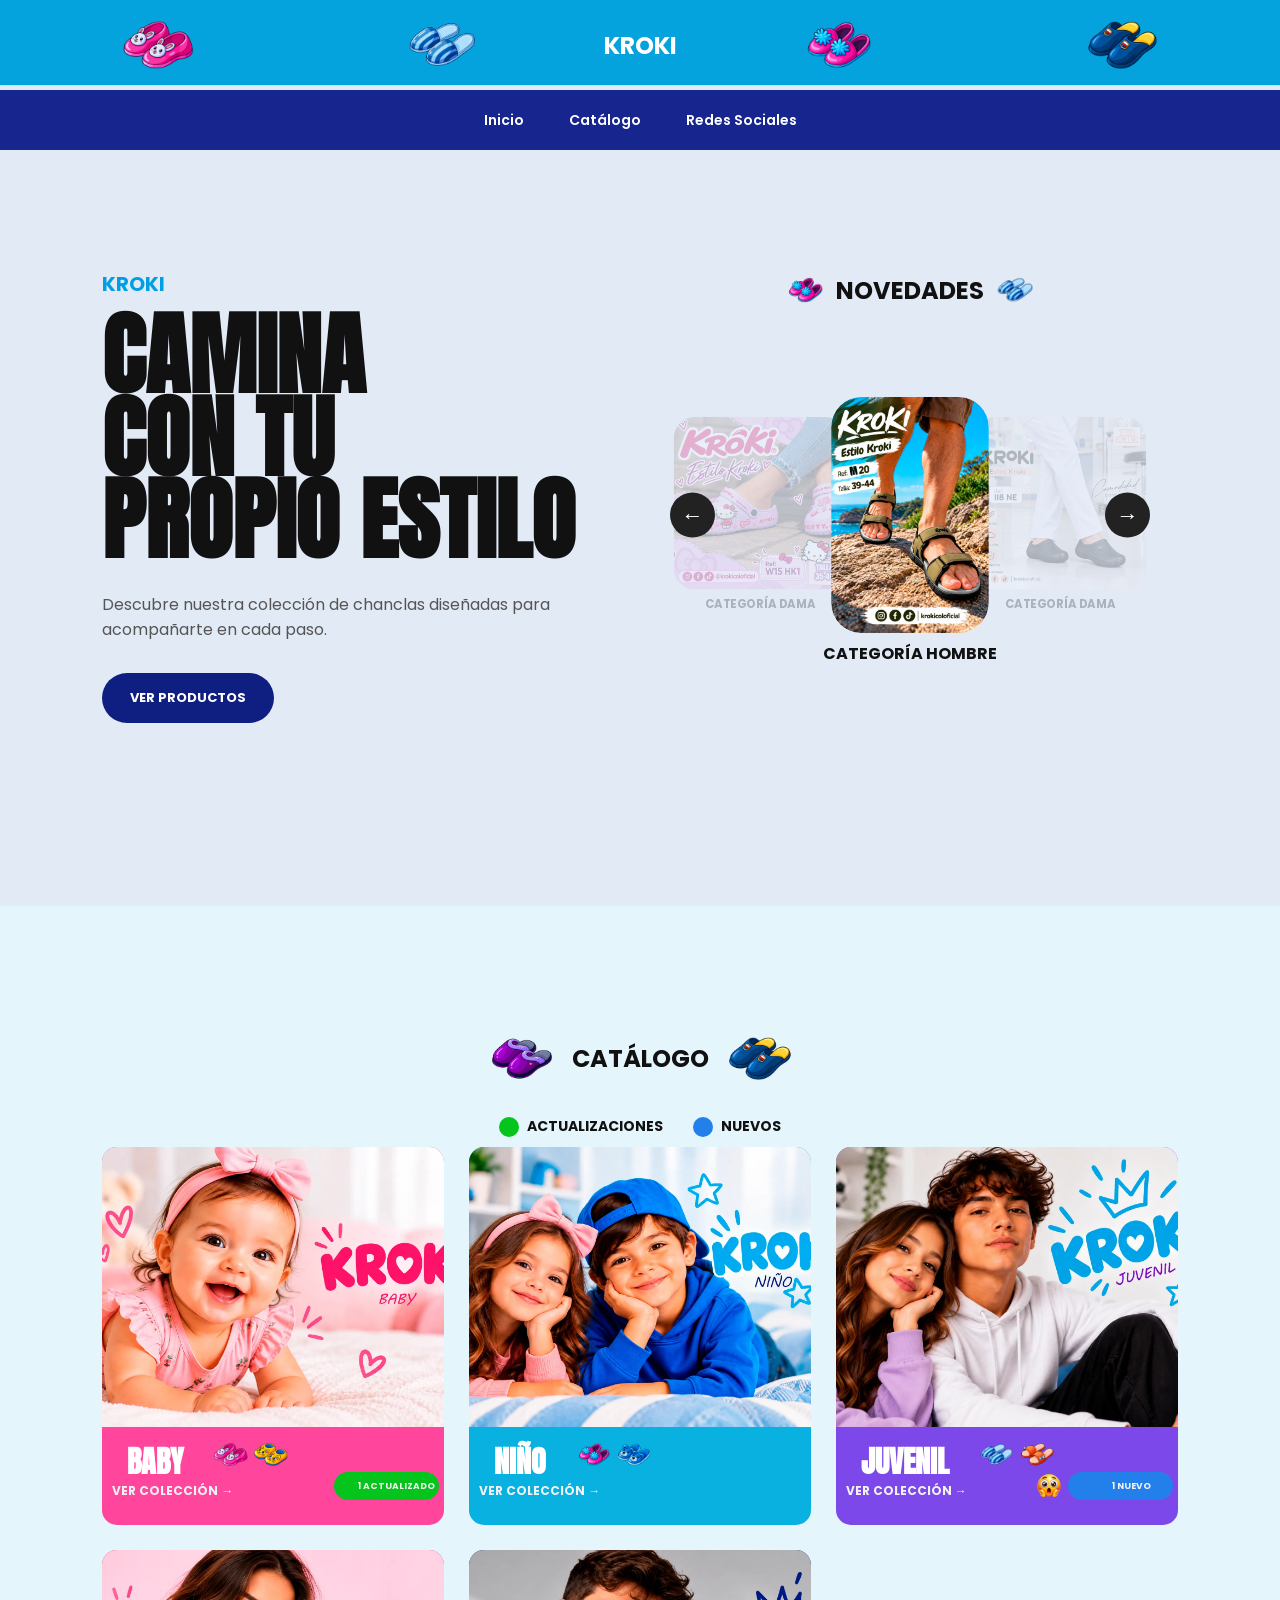
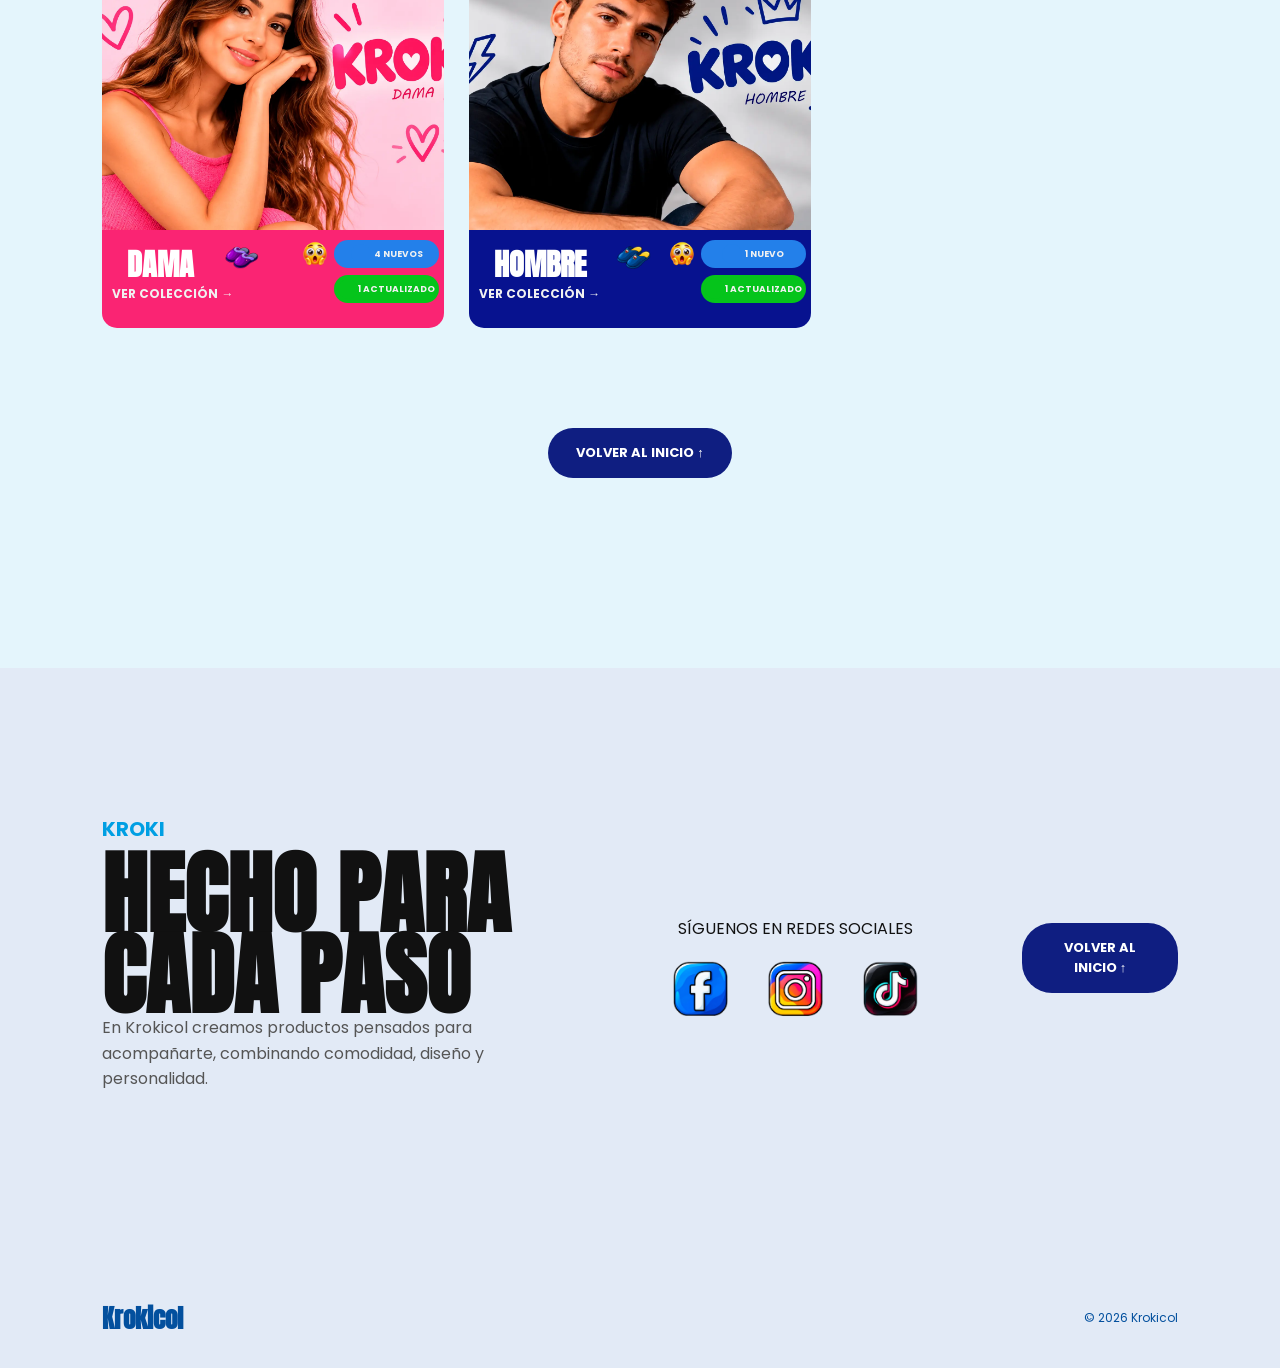
==== index.html @ 9eb5be27 "V45 - ACTUALIZACIONES" ====
<!DOCTYPE html>
<html lang="es">

<head>

    <meta charset="UTF-8">

    <meta name="viewport" content="width=device-width, initial-scale=1.0">
    <link rel="icon" type="image/png" href="./images/icon-192.png">

    <title>Productos | KROKI</title>

    <!-- Fuentes -->
    <link rel="preconnect" href="https://fonts.googleapis.com">
    <link rel="preconnect" href="https://fonts.gstatic.com" crossorigin>

    <link href="https://fonts.googleapis.com/css2?family=Anton&family=Poppins:wght@400;500;600;700&display=swap" rel="stylesheet">

    <!-- Tu CSS principal -->
    <link rel="stylesheet" href="style.css">

    <!-- Configuración de la App -->
<link rel="manifest" href="./manifest.json">

<!-- Color de la aplicación -->
<meta name="theme-color" content="#050505">

<!-- Configuración para iPhone / iOS -->
<meta name="apple-mobile-web-app-capable" content="yes">
<meta name="apple-mobile-web-app-status-bar-style" content="black">
<meta name="apple-mobile-web-app-title" content="KROKI">

<!-- Icono para iPhone -->
<link rel="apple-touch-icon" href="./images/icon-192.png">


    <!-- ==================================================
         ESTILOS DEL CARRUSEL
         Por ahora están aquí para no tocar style.css.
    =================================================== -->

    

</head>


<body>



    <!-- ==================================================
         HEADER
    =================================================== -->

    <header class="header">

    <!-- SECCIÓN 1: LOGO -->
    <div class="header-logo-section">

        
<div class="kroki-encabezado">

    <div class="kroki-zapatos kroki-zapatos-izq">
        <img src="./images/B1.webp" alt="">
        <img src="./images/J1.webp" alt="">
    </div>

    <h2>KROKI</h2>

    <div class="kroki-zapatos kroki-zapatos-der">
        <img src="./images/N1.webp" alt="">
        <img src="./images/H1.webp" alt="">
    </div>

</div>


    </div>


    <!-- SECCIÓN 2: MENÚ -->
    <div class="header-menu-section">

        <nav class="navbar">

            <a href="index.html">
                Inicio
            </a>

            <a href="index.html#productos">
                Catálogo
            </a>

            <a href="#nosotros">
                Redes Sociales
            </a>

        </nav>

    </div>

</header>

    <section id="inicio" class="hero">

            <div class="hero-text">

                <p class="red-text">
                    KROKI
                </p>

                <h1>
                    CAMINA<br>
                    CON TU<br>
                    PROPIO ESTILO
                </h1>

                <p class="description">
                    Descubre nuestra colección de chanclas
                    diseñadas para acompañarte en cada paso.
                </p>

                <a href="index.html#productos" class="button"> 
                    VER PRODUCTOS
                </a>

            </div>


            <div class="hero-product">

    
<div class="novedades-encabezado">
    <img src="./images/N1.webp"
         class="zapato-novedades"
         alt="">

    <h2>NOVEDADES</h2>

    <img src="./images/J1.webp"
         class="zapato-novedades"
         alt="">
</div>


    <div class="hero-carousel" id="inicio-carrusel">

        <button class="hero-prev">←</button>

        <div class="hero-slides">

    <div class="hero-slide">
    <img src="./images/424B.webp" alt="Nuevo diseño 1">
    <p class="hero-category">CATEGORÍA HOMBRE</p>
</div>
    
            <div class="hero-slide">
    <img src="./images/324A.webp" alt="Nuevo diseño 2">
    <p class="hero-category">CATEGORÍA DAMA</p>
</div>

<div class="hero-slide">
    <img src="./images/419A.webp" alt="Nuevo diseño 3">
    <p class="hero-category">CATEGORÍA HOMBRE</p>
</div>

<div class="hero-slide">
    <img src="./images/207A.webp" alt="Nuevo diseño 4">
    <p class="hero-category">CATEGORÍA JUVENIL</p>
</div>

<div class="hero-slide">
    <img src="./images/329B.webp" alt="Nuevo diseño 5">
    <p class="hero-category">CATEGORÍA DAMA</p>
</div>

<div class="hero-slide">
    <img src="./images/315D.webp" alt="Nuevo diseño 6">
    <p class="hero-category">CATEGORÍA DAMA</p>
</div>

</div>

        <button class="hero-next">→</button>

    </div>

</div>

    </section>

<!-- ================================
     CARRUSEL DE PRODUCTOS
================================ -->




    <!-- ==================================================
         CATÁLOGO
    =================================================== -->

    <section id="productos" class="home-products">

    <div class="section-title">


<div class="catalogo-encabezado">
    <img src="./images/D1.webp"
         class="zapato-catalogo zapato-izquierdo"
         alt="">

    <h1>CATÁLOGO</h1>

    <img src="./images/H1.webp"
         class="zapato-catalogo zapato-derecho"
         alt="">
</div>



        <div class="category-legend">

    <div class="legend-item">
        <span class="status-dot actualizado"></span>
        <span>ACTUALIZACIONES</span>
    </div>

    <div class="legend-item">
        <span class="status-dot nuevo"></span>
        <span>NUEVOS</span>
    </div>

</div>

    

    <!-- AQUÍ VAN LOS 6 CUADROS -->

    <div class="category-grid">


                <a href="./productos.html?categoria=baby"
                   class="category">

                    <div class="category-placeholder">
    <img src="./images/BABY.webp" alt="Baby">
</div>


<div class="categoria-nombre-zapatos">
    <h3>BABY</h3>

    <div class="zapatos-mini">
        <img src="./images/B1.webp" alt="">
        <img src="./images/B2.webp" alt="">
    </div>
</div>


                    <div class="category-news">
    <span>
        <span class="status-dot nuevo"></span>
        <span>NUEVOS</span>
    </span>

    <span>
        <span class="status-dot actualizado"></span>
        <span>ACTUALIZADOS</span>
    </span>
</div>

                    <span class="category-collection">
    VER COLECCIÓN →
</span>

                </a>


                <a href="./productos.html?categoria=nino"
                   class="category">

                    <div class="category-placeholder">
    <img src="./images/NIÑO.webp" alt="Niño">
</div>


<div class="categoria-nombre-zapatos">
    <h3>NIÑO</h3>

    <div class="zapatos-mini">
        <img src="./images/N1.webp" alt="">
        <img src="./images/N2.webp" alt="">
    </div>
</div>

                
                    <div class="category-news">
    <span>
        <span class="status-dot nuevo"></span>
        <span>NUEVOS</span>
    </span>

    <span>
        <span class="status-dot actualizado"></span>
        <span>ACTUALIZADOS</span>
    </span>
</div>

                    <span class="category-collection">
    VER COLECCIÓN →
</span>

                </a>


                <a href="./productos.html?categoria=juvenil"
                   class="category">

                    <div class="category-placeholder">
    <img src="./images/JUVENIL.webp" alt="Juvenil">
</div>


<div class="categoria-nombre-zapatos">
    <h3>JUVENIL</h3>

    <div class="zapatos-mini">
        <img src="./images/J1.webp" alt="">
        <img src="./images/J2.webp" alt="">
    </div>
</div>


<div class="category-news">
    <span>
        <span class="status-dot nuevo"></span>
        <span>NUEVOS</span>
    </span>

    <span>
        <span class="status-dot actualizado"></span>
        <span>ACTUALIZADOS</span>
    </span>
</div>

<span class="category-collection">
    VER COLECCIÓN →
</span>

                </a>


                <a href="./productos.html?categoria=dama"
                   class="category">

                    <div class="category-placeholder">
    <img src="./images/DAMA.webp" alt="Dama">
</div>


<div class="categoria-nombre-zapatos">
    <h3>DAMA</h3>

    <div class="zapatos-mini">
        <img src="./images/D1.webp" alt="">
    </div>
</div>


<div class="category-news">
    <span>
        <span class="status-dot nuevo"></span>
        <span>NUEVOS</span>
    </span>

    <span>
        <span class="status-dot actualizado"></span>
        <span>ACTUALIZADOS</span>
    </span>
</div>

<span class="category-collection">
    VER COLECCIÓN →
</span>

                </a>


                <a href="./productos.html?categoria=hombre"
                   class="category">

                    <div class="category-placeholder">
    <img src="./images/HOMBRE.webp" alt="Hombre">
</div>


<div class="categoria-nombre-zapatos">
    <h3>HOMBRE</h3>

    <div class="zapatos-mini">
        <img src="./images/H1.webp" alt="">
    </div>
</div>


                    <div class="category-news">
    <span>
        <span class="status-dot nuevo"></span>
        <span>NUEVOS</span>
    </span>

    <span>
        <span class="status-dot actualizado"></span>
        <span>ACTUALIZADOS</span>
    </span>
</div>

                    <span class="category-collection">
    VER COLECCIÓN →
</span>

                </a>


            </div>


</div>

    <div class="back-home">
        <a href="index.html">VOLVER AL INICIO ↑</a>
    </div>

</section>

    

    <section class="about" id="nosotros">

    <!-- BLOQUE IZQUIERDO -->
    <div>

        <p class="red-text">
            KROKI
        </p>

        <h2>
            HECHO PARA<br>
            CADA PASO
        </h2>

        <p class="description">
            En Krokicol creamos productos pensados para acompañarte,
            combinando comodidad, diseño y personalidad.
        </p>

    

    </div>


    <!-- BLOQUE DERECHO: REDES -->
    <div class="social-icons">

         <p class="social-title">SÍGUENOS EN REDES SOCIALES</p>

        <a href="https://web.facebook.com/krokicoloficial/" target="_blank" rel="noopener noreferrer">
            <img src="./images/facebook.webp" alt="Facebook">
        </a>

        <a href="//www.instagram.com/krokicoloficial/" target="_blank" rel="noopener noreferrer">
            <img src="./images/instagram.webp" alt="Instagram">
        </a>

        <a href="https://www.tiktok.com/@krokicoloficial" target="_blank" rel="noopener noreferrer">
            <img src="./images/tiktok.webp" alt="TikTok">
        </a>

    </div>

     <div class="back-home">
            <a href="index.html">VOLVER AL INICIO ↑</a>
        </div>

</section>



</main>

<!-- ==================== FOOTER ==================== -->

<footer>
    <strong>
        Krokicol
    </strong>

    <p>
        © 2026 Krokicol
    </p>
</footer>



    <!-- ==================================================
         JAVASCRIPT
    =================================================== -->


<script src="productos.js"></script>
<script src="app.js"></script>

<script>
document.addEventListener("DOMContentLoaded", () => {

    document.querySelectorAll(".category").forEach(categoria => {

        const url = categoria.getAttribute("href");
        const coincidencia = url.match(/categoria=([^&]+)/);

        if (!coincidencia) return;

        const nombreCategoria = coincidencia[1];
        const productosCategoria = productos[nombreCategoria];

        if (!productosCategoria) return;

        const cantidadNuevos = productosCategoria.filter(
            producto => producto.estado === "NUEVO"
        ).length;

        const cantidadActualizados = productosCategoria.filter(
            producto => producto.estado === "ACTUALIZADO"
        ).length;

        let indicador = categoria.querySelector(".category-news");

        if (!cantidadNuevos && !cantidadActualizados) {
            if (indicador) indicador.remove();
            return;
        }

        if (!indicador) {
            indicador = document.createElement("div");
            indicador.className = "category-news";
            categoria.appendChild(indicador);
        }

        indicador.innerHTML = "";

        



if (cantidadNuevos > 0) {
    const filaNuevos = document.createElement("div");
    filaNuevos.className = "fila-nuevos";

    const sorpresa = document.createElement("img");
    sorpresa.src = "./images/SORP.webp";
    sorpresa.alt = "Nuevos productos";
    sorpresa.className = "icono-sorp";

    const nuevo = document.createElement("span");
    nuevo.className = "nuevo-con-sorpresa";

    nuevo.innerHTML = `
        <span class="status-dot nuevo"></span>
        <span>${cantidadNuevos} ${cantidadNuevos === 1 ? "NUEVO" : "NUEVOS"}</span>
    `;

    filaNuevos.appendChild(sorpresa);
    filaNuevos.appendChild(nuevo);
    indicador.appendChild(filaNuevos);
}





        if (cantidadActualizados > 0) {

            const actualizado = document.createElement("span");

            actualizado.innerHTML = `
                <span class="status-dot actualizado"></span>
                <span>${cantidadActualizados} ${cantidadActualizados === 1 ? "ACTUALIZADO" : "ACTUALIZADOS"}</span>
            `;

            indicador.appendChild(actualizado);
        }

    });

});
</script>

<script>
window.addEventListener("load", function () {
    window.scrollTo(0, 0);
});
</script>

<!-- VISOR DE IMAGEN Carrusel del inicio -->

<div id="image-modal" class="image-modal">

    <button id="image-modal-close" class="image-modal-close">×</button>

    <button id="image-modal-prev" class="image-modal-arrow image-modal-prev">←</button>

    <img id="image-modal-img" src="" alt="Imagen ampliada">

    <button id="image-modal-next" class="image-modal-arrow image-modal-next">→</button>

</div>

</body>

</html>
---- style.css ----
/* ================================
   COLORES KROKICOL
================================ */


:root {
    --azul-principal: #00aeef;
    --azul-oscuro: #0f1e81;
    --azul-secundario: #009fe3;
    --azul-hover: #8390e3;
    --rojo-acento: #009fe3;

    --gris-borde: #dedad3;
    --gris-borde-secundario: #dedad3;
    --gris-texto: #555555;
    --gris-texto-claro: #555555;
    --texto-principal: #111111;

    --blanco: #ffffff;

    --fondo-tarjeta: #ffffff;
    --borde-tarjeta: #dedad3;
    --borde-interfaz: #dedad3;
}


/* ================================
   GENERAL
================================ */

* {
    margin: 0;
    padding: 0;
    box-sizing: border-box;
}

html {
    scroll-behavior: smooth;
}

body {
    background: #e2eaf6;
    color: var(--texto-principal);
    font-family: "Poppins", sans-serif;
    margin: 0;
    overflow-x: hidden;
}

a {
    text-decoration: none;
    color: inherit;
}


/* ================================
   HEADER
================================ */

.header {
    height: 86px;
    padding: 0 7%;

    display: flex;
    align-items: center;
    justify-content: space-between;

    background: var(--azul-principal);
    border-bottom: 1px solid var(--gris-borde);

    position: relative;
    z-index: 100;
}

.logo {
    color: white;
    font-family: "Anton", sans-serif;
    font-size: 30px;
    letter-spacing: -1px;
    line-height: 1;
}

.navbar {
    display: flex;
    align-items: center;
    gap: 38px;
}

.navbar a {
    position: relative;

    color: white;
    font-family: "Poppins", sans-serif;
    font-size: 14px;
    font-weight: 600;

    transition: color 0.25s ease;
}

.navbar a:hover {
    color: #08A7D8;
}


/* ================================
   TEXTOS KROKI pequeño
================================ */

.red-text {
    color: var(--azul-secundario);

    font-size: 20px;
    font-weight: 700;
}

.description {
    max-width: 550px;

    color: var(--gris-texto);

    line-height: 1.6;

    margin-bottom: 30px;
}


/* ================================
   BOTÓN
================================ */

.button {
    display: inline-block;

    background: var(--azul-oscuro);
    color: white;

    padding: 15px 28px;

    border-radius: 30px;

    font-size: 13px;
    font-weight: 700;

    transition: 0.3s;
}

.button:hover {
    background: white;
    color: var(--azul-oscuro);

    transform: translateY(-3px);
}


/* ================================
   HERO
================================ */

.hero {
    width: 100%;
    min-height: calc(100vh - 80px);
    padding: 70px 8%;
    display: grid;
    grid-template-columns: minmax(0, 1fr) minmax(0, 1fr);
    align-items: center;
    gap: 60px;
    box-sizing: border-box;
}

.hero-text h1 {
    font-family: "Anton", sans-serif;
    font-size: clamp(55px, 7vw, 100px);
    line-height: 0.92;
    color: var(--texto-principal);
    margin: 15px 0 30px;
}

.hero-product {
    width: 100%;
    max-width: 480px;
    height: 450px;

    display: flex;
    justify-content: center;
    align-items: center;
    flex-direction: column;
}

.product-placeholder {
    width: 480px;
    height: 400px;

    display: flex;
    align-items: center;
    justify-content: center;

    border-radius: 20px;

    border: 1px dashed var(--gris-borde-secundario);

    color: var(--gris-borde-secundario);

    font-family: "Anton", sans-serif;

    font-size: 30px;
}


/* ================================
   TÍTULOS
================================ */

.section-title {
    text-align: center;

    margin-bottom: 50px;
}

.section-title h2,
.about h2,
.contact h2 {
    font-family: "Anton", sans-serif;

    font-size: clamp(55px, 7vw, 90px);

    line-height: 0.9;

    margin-top: 10px;
}


/* ================================
   PRODUCTOS
================================ */

.home-products {
    padding: 120px 8%;

    background: #e4f5fc;
}

.category-grid {
    display: grid;

    grid-template-columns: repeat(3, 1fr);

    gap: 25px;
}

.category {
    background: #181818;

    border-radius: 15px;

    overflow: hidden;

    transition: 0.3s;
}

/* ==================== COLORES POR CATEGORÍA ==================== */

/* BABY */
.category[href*="categoria=baby"] {
    background: #ff469c;
}

/* NIÑO */
.category[href*="categoria=nino"] {
    background: #08b1e0;
}

/* JUVENIL */
.category[href*="categoria=juvenil"] {
    background: #7d48e9;
}

/* DAMA */
.category[href*="categoria=dama"] {
    background: #fa2473 !important;
}

/* HOMBRE */
.category[href*="categoria=hombre"] {
    background: #07128f !important;
}

.category:hover {
    transform: translateY(-8px);
}


.category-placeholder {
    height: 280px;

    display: flex;
    align-items: center;
    justify-content: center;

    background:
        linear-gradient(
            135deg,
            #202020,
            #090909
        );

    color: var(--gris-borde-secundario);

    font-family: "Anton", sans-serif;

    font-size: 40px;
}



.category-placeholder img {
    width: 100%;
    height: 100%;
    object-fit: cover;
    object-position: center;
    display: block;
}

.category h3 {
    font-family: "Anton", sans-serif;

    font-size: 30px;

    padding: 20px 20px 5px;
    color: #ffffff;
}

.category span {
    display: block;

    color: #f1f1f1;

    font-size: 12px;
    font-weight: 700;

    padding: 0 20px 25px;
}



/* ================================
   NOSOTROS
================================ */

.about {
    padding: 140px 8%;

    min-height: 600px;

    display: flex;

    align-items: center;
}

.about > div {
    max-width: 700px;
}


/* ================================
   CONTACTO
================================ */

.contact {
    padding: 130px 8%;

    text-align: center;

    background: #e4f5fc;
}

.contact p:not(.red-text) {
    color: #000209;

    margin: 20px 0 30px;
}


/* ================================
   FOOTER
================================ */

footer {
    min-height: 100px;

    padding: 30px 8%;

    display: flex;

    align-items: center;
    justify-content: space-between;
}

footer strong {
    color: #03509e;

    font-family: "Anton", sans-serif;

    font-size: 25px;
}

footer p {
    color: #03509e;

    font-size: 12px;
}


/* ================================
   CELULAR
================================ */

@media (max-width: 700px) {

    .header {
        padding: 0 6%;
    }

    .navbar {
        gap: 15px;
    }

    .navbar a {
        font-size: 11px;
    }

    .hero {
        grid-template-columns: 1fr;

        text-align: center;

        padding: 70px 6%;
    }

    .description {
        margin-left: auto;
        margin-right: auto;
    }

    .product-placeholder {
        width: 100%;
        height: 300px;
    }

    .category-grid {
        grid-template-columns: 1fr;
    }

    .home-products {
        padding: 80px 6%;
    }

    .about {
        padding: 90px 6%;
    }

    .contact {
        padding: 90px 6%;
    }

    footer {
        flex-direction: column;

        gap: 15px;

        text-align: center;
    }
}

/* BOTÓN DE CONTACTO */
.contact .btn {
    display: inline-block;
    margin-top: 25px;
    padding: 16px 28px;
    background: var(--azul-oscuro);
    color: var(--blanco);
    text-decoration: none;
    font-weight: bold;
    border-radius: 30px;
    transition: 0.3s;
}

.contact .btn:hover {
    transform: scale(1.05);
    background: var(--azul-hover);
}

/* TÍTULO NUEVOS DISEÑOS */

.new-designs-title {
    font-family: "Anton", sans-serif;
    font-size: 24px;
    color: var(--azul-secundario);

    text-align: center;

    margin: 0 0 10px 0;
}

/* =========================================
   CARRUSEL DEL INICIO
   ========================================= */

#inicio-carrusel {
    position: relative;
    width: 480px;
    height: 430px;

    display: flex;
    align-items: center;
    justify-content: center;

    overflow: hidden;
}


/* CONTENEDOR */

#inicio-carrusel .hero-slides {
    position: relative;
    width: 100%;
    height: 100%;
}


/* TODAS LAS TARJETAS */

#inicio-carrusel .hero-slide {
    position: absolute;

    top: 50%;
    left: 50%;

    margin: 0;

    overflow: hidden !important;
    border-radius: 30px !important;

    opacity: 0;

    transform: translate(-50%, -50%) scale(0.72);

    transition:
        transform 0.5s ease,
        opacity 0.5s ease;

    z-index: 1;
}


/* IMAGEN */

#inicio-carrusel .hero-slide img {
    display: block;
    width: auto;
    height: auto;
    max-width: 100%;
    max-height: 100%;
    object-fit: contain;
    border-radius: 30px;
    margin: auto;
}

#inicio-carrusel .hero-slide.active img {
    border-radius: 30px !important;
    clip-path: inset(0 round 30px);
}

/* TARJETA CENTRAL */

#inicio-carrusel .hero-slide.active {
    width: 420px;
    height: 236px;

    opacity: 1;

    transform: translate(-50%, -50%) scale(1);

    z-index: 3;
  border-radius: 30px;
    overflow: visible !important;
}


/* TARJETA IZQUIERDA */

#inicio-carrusel .hero-slide.prev {
    opacity: 0.25;

    transform:
        translate(calc(-50% - 150px), -50%)
        scale(0.72);

    z-index: 1;
}


/* TARJETA DERECHA */

#inicio-carrusel .hero-slide.next {
    opacity: 0.25;

    transform:
        translate(calc(-50% + 150px), -50%)
        scale(0.72);

    z-index: 1;
}


/* FLECHAS */

#inicio-carrusel .hero-prev,
#inicio-carrusel .hero-next {
    position: absolute;

    top: 50%;

    width: 45px;
    height: 45px;

    margin: 0;

    border: none;
    border-radius: 50%;

    background: #222;
    color: white;

    font-size: 22px;

    cursor: pointer;

    transform: translateY(-50%);

    z-index: 10;
}


#inicio-carrusel .hero-prev {
    left: 0px;
}


#inicio-carrusel .hero-next {
    right: 0px;
}

/* ==================== COLORES CATEGORÍAS ==================== */

.category[href="productos.html?categoria=dama"] {
    background-color: #f05a9d !important;
}

.category[href="productos.html?categoria=hombre"] {
    background-color: #6872df !important;
} 

/* ==================== FONDO DE PRODUCTOS ==================== */

body#productos-page {
    background: var(--fondo-principal);
    transition: background-color 0.5s ease;
}



/* OCULTAR PRECIOS */
#selected-price {
    display: none;
}

/* BOTÓN VOLVER AL INICIO */

.back-home {
    display: block;
    text-align: center;
    padding: 50px 0 70px;
}

.back-home a {
    display: inline-block;
    background: var(--azul-oscuro);
    color: white;
    padding: 15px 28px;
    border-radius: 30px;
    font-size: 13px;
    font-weight: 700;
    transition: 0.3s;
}

.back-home a:hover {
    background: white;
    color: var(--azul-oscuro);
    transform: translateY(-3px);
}

/* ========================================
   VISOR DE IMÁGENES
======================================== */

.hero-modal {
    display: none;

    position: fixed;
    z-index: 9999;

    inset: 0;

    background: rgba(0, 0, 0, 0.95);

    align-items: center;
    justify-content: center;
}

.hero-modal.active {
    display: flex;
}

.hero-modal-image {
    max-width: 75%;
    max-height: 85%;

    object-fit: contain;

    border-radius: 20px;
}


.hero-modal-close,
.hero-modal-prev,
.hero-modal-next {

    position: absolute;

    border: none;

    cursor: pointer;

    color: white;

    background: #222;

    border-radius: 50%;

    display: flex;

    align-items: center;
    justify-content: center;

}


.hero-modal-close {

    top: 25px;
    right: 30px;

    width: 50px;
    height: 50px;

    font-size: 30px;

}


.hero-modal-prev,
.hero-modal-next {

    top: 50%;

    transform: translateY(-50%);

    width: 60px;
    height: 60px;

    font-size: 28px;

}


.hero-modal-prev {
    left: 30px;
}


.hero-modal-next {
    right: 30px;
}


.hero-modal-close:hover,
.hero-modal-prev:hover,
.hero-modal-next:hover {

    background: #ff3025;

}

/* ================================
   HEADER APP
================================ */

.app-header {
    height: 86px;
    padding: 0 7%;

    display: flex;
    align-items: center;
    justify-content: space-between;

    background: #f8f5ef;
    border-bottom: 1px solid var(--gris-borde);

    position: relative;
    z-index: 100;
}

.app-header h1 {
    margin: 0;

    color: #ff2b22;
    font-size: 32px;
    font-weight: 900;
}

.app-header nav {
    display: flex;
    align-items: center;
    gap: 45px;
}

.app-header nav a {
    color: var(--texto-principal);
    text-decoration: none;

    font-family: "Poppins", sans-serif;
    font-size: 14px;
    font-weight: 600;

    transition: color 0.25s ease;
}

.app-header nav a:hover {
    color: #ff3025;
}
/* =================================
   HEADER APP
================================= */

.header {
    height: 86px;
    padding: 0 7%;

    display: flex;
    align-items: center;
    justify-content: space-between;

    background: #04a3dd;
    border-bottom: 1px solid var(--gris-borde);

    position: relative;
    z-index: 100;
}

.header .logo {
    color: white;
    text-decoration: none;

    font-family: "Anton", sans-serif;
    font-size: 30px;
    letter-spacing: -1px;
    line-height: 1;
}

.header .navbar {
    display: flex;
    gap: 40px;
}

.header .navbar a {
    color: white;
    text-decoration: none;
    font-size: 14px;
    font-weight: 600;
    transition: 0.3s;
}

.header .navbar a:hover {
    color: #08A7D8;
}

/* ================================
   NOSOTROS
================================ */

.nosotros {
    min-height: 500px;
    padding: 100px 8%;
    background: var(--fondo-principal);
    display: flex;
    align-items: center;
}

.nosotros-contenido {
    max-width: 700px;
}

.nosotros h2 {
    font-size: 64px;
    margin: 15px 0 25px;
    font-weight: 900;
}

.nosotros-contenido > p:last-child {
    font-size: 20px;
    line-height: 1.7;
    color: var(--gris-texto-claro);
}

/* ================================
   CONTACTO
================================ */

.contacto {
    background: var(--fondo-principal);
    min-height: 500px;
    padding: 100px 8%;
    color: white;
}

.contacto-contenido {
    max-width: 900px;
}

.contacto h2 {
    font-size: 64px;
    margin: 15px 0 25px;
    font-weight: 800;
}

.contacto p:not(.red-text) {
    font-size: 20px;
    color: var(--gris-texto-claro);
    line-height: 1.6;
}

.contacto .red-text {
    color: var(--rojo-acento);
    font-weight: 800;
    font-size: 16px;
    margin: 0;
}

/* DATOS DE CONTACTO */

.contacto-datos {
    display: flex;
    gap: 80px;
    margin-top: 50px;
}

.contacto-item {
    display: flex;
    flex-direction: column;
    gap: 12px;
}

.contacto-item span {
    color: var(--rojo-acento);
    font-size: 14px;
    font-weight: 800;
    letter-spacing: 1px;
}

.contacto-item a {
    color: white;
    font-size: 20px;
    font-weight: 600;
    text-decoration: none;
    transition: 0.3s;
}

.contacto-item a:hover {
    color: var(--rojo-acento);
}


        /* ================================
           PÁGINA
        ================================= */

        .catalog-page {
    width: 100%;
    min-height: calc(100vh - 80px);
    background: var(--fondo-principal);
    padding: 70px 5% 100px;
    overflow: hidden;
    box-sizing: border-box;
}


        /* ================================
           ENCABEZADO Coleccion Krokicol
        ================================= */

        .catalog-header {
            text-align: center;
            margin-bottom: 35px;
        }

        .catalog-header .red-text {
    color: #ffffff;
    font-size: 13px;
    font-weight: 700;
    letter-spacing: 1px;
    margin-bottom: 15px;
    display: block;
    padding-bottom: 15px;
}

        .catalog-header h1 {
    font-family: "Anton", sans-serif;
    font-size: clamp(60px, 8vw, 100px);
    line-height: 1.05;
    color: var(--texto-principal);
    margin: 25px 0 15px;
}

        .catalog-header p:last-child {
            color: #888;
            font-size: 14px;
        }


        /* ================================
           BOTONES DE CATEGORÍA
        ================================= */

        .category-buttons {
            display: flex;
            justify-content: center;
            flex-wrap: wrap;
            gap: 10px;
            margin-bottom: 40px;
        }

        .category-buttons a {
            padding: 10px 22px;
            border: 1px solid var(--borde-interfaz);
            border-radius: 30px;
            color: white;
            font-size: 13px;
            transition: 0.3s;
        }

        .category-buttons a:hover {
            background: #08A7D8;
    border-color: #08A7D8;
        }

        .category-buttons a.active {
            background: #08A7D8;
    border-color: #08A7D8
        }


        /* ================================
           CARRUSEL
        ================================= */

        .carousel-area {
            width: 100%;
            max-width: 1300px;
            height: 430px;
            margin: 0 auto;
            position: relative;
        }

        .carousel-window {
            width: 100%;
            height: 100%;
            position: relative;
            overflow: hidden;
        }

        .carousel-track {
            width: 100%;
            height: 100%;
            position: relative;
        }


        /* ================================
           TARJETAS
        ================================= */

        .slide {
            position: absolute;

            width: 270px;
            height: 360px;

            left: 50%;
            top: 30px;

            transform:
                translateX(-50%)
                scale(0.65);

            opacity: 0;

            background: var(--fondo-tarjeta);

            border: 1px solid var(--borde-tarjeta);

            border-radius: 16px;

            overflow: hidden;

            cursor: pointer;

            transition:
                transform 0.6s ease,
                opacity 0.6s ease,
                filter 0.6s ease;

            box-shadow:
                0 20px 50px rgba(0,0,0,0.5);
        }


        /* ================================
           PRODUCTO CENTRAL
        ================================= */

        .slide.active {
            opacity: 1;

            z-index: 5;

            transform:
                translateX(-50%)
                scale(1);

            filter: brightness(1);
        }


        /* ================================
           PRODUCTO IZQUIERDO
        ================================= */

        .slide.previous {
            opacity: 0.45;

            z-index: 3;

            transform:
                translateX(calc(-50% - 330px))
                scale(0.72);

            filter: brightness(0.4);
        }


        /* ================================
           PRODUCTO DERECHO
        ================================= */

        .slide.next {
            opacity: 0.45;

            z-index: 3;

            transform:
                translateX(calc(-50% + 330px))
                scale(0.72);

            filter: brightness(0.4);
        }


        /* ================================
           IMAGEN / PLACEHOLDER
        ================================= */

        .slide-image {
    width: 100%;
    height: 100%;

    display: flex;
    align-items: center;
    justify-content: center;

    background: var(--fondo-tarjeta);

    overflow: hidden;
}

.slide-image img {
    width: 100%;
    height: 100%;

    object-fit: contain;

    display: block;
}


        /* ================================
           INFORMACIÓN COLOR DENTRO DE TARJETA
        ================================= */

        .slide-info {
            position: absolute;

            left: 22px;
            right: 22px;
            bottom: 20px;

            z-index: 2;
        }

        .slide-info::before {
            content: "";

            position: absolute;

            left: -22px;
            right: -22px;
            bottom: -20px;

            height: 150px;

            background:
                linear-gradient(
                    transparent,
                    rgba(0,0,0,0.95)
                );

            z-index: -1;
        }

        .slide-status {
    position: absolute;
    top: 15px;
    right: 15px;

    background: #05c1ef;
    color: white;

    padding: 6px 12px;
    border-radius: 20px;

    font-size: 13px;
    font-weight: bold;

    z-index: 10;
}

.slide-status.actualizado {
    background: #05c41b;
}

/* ANIMACIÓN PARA PRODUCTOS NUEVOS O ACTUALIZADOS */

@keyframes llamarAtencion {
    0%, 100% {
        transform: translateY(0);
    }

    50% {
        transform: translateY(-5px);
    }
}

.slide.nuevo,
.slide.actualizado {
    animation: llamarAtencion 1.5s ease-in-out infinite;
}

@keyframes llamarAtencion {
    0%, 100% {
        margin-top: 0;
    }

    20% {
        margin-top: -8px;
    }

    40% {
        margin-top: 0;
    }

    55% {
        margin-top: -4px;
    }

    70% {
        margin-top: 0;
    }
}

        .slide-reference {
            color: #ffffff;

            font-size: 11px;

            font-weight: 700;

            letter-spacing: 1px;
        }

        .slide-info h3 {
            font-size: 22px;

            margin-top: 4px;
            color: #ffffff;
        }


        /* ================================
           FLECHAS
        ================================= */

        .carousel-arrow {
            position: absolute;

            top: 50%;

            transform: translateY(-50%);

            z-index: 20;

            width: 55px;
            height: 55px;

            border-radius: 50%;

            border: 1px solid var(--gris-borde-secundario);

            background: #111;

            color: white;

            font-size: 25px;

            cursor: pointer;

            transition: 0.3s;
        }

        .carousel-arrow:hover {
            background: #ff3025;

            border-color: #ff3025;

            transform:
                translateY(-50%)
                scale(1.1);
        }

        .arrow-left {
            left: 2%;
        }

        .arrow-right {
            right: 2%;
        }


        /* ================================
           INFORMACIÓN DEL PRODUCTO
        ================================= */

        .selected-product {
            text-align: center;

            margin-top: 10px;
        }

 

        /* ================================
           PUNTOS
        ================================= */

        .dots {
            display: flex;

            justify-content: center;

            gap: 8px;

            margin-top: 25px;
        }

        .dot {
            width: 8px;
            height: 8px;

            padding: 0;

            border: none;

            border-radius: 50%;

            background: var(--gris-borde-secundario);

            cursor: pointer;

            transition: 0.3s;
        }

        .dot.active {
            width: 25px;

            border-radius: 10px;

            background: #ff3025;
        }

        /* ================================
   ZOOM DE PRODUCTO
================================ */

.zoom-modal {
    position: fixed;

    inset: 0;

    z-index: 9999;

    display: none;

    align-items: center;
    justify-content: center;

    background: rgba(0, 0, 0, 0.92);

    padding: 40px;

    touch-action: none;
}

.zoom-modal.active {
    display: flex;
}

.zoom-content {
    width: 90vw;
    height: 85vh;

    display: flex;

    align-items: center;
    justify-content: center;

    overflow: visible;

    cursor: grab;

    position: relative;

    touch-action: none;
}

/* =========================================
   ZOOM EN CELULAR
   ========================================= */


/* =========================================
   ZOOM RESPONSIVE KROKI
   Imagen principal y laterales independientes
========================================= */

@media (max-width: 600px) {

    .zoom-modal {
        padding: 0;
        overflow: hidden;
    }

    .zoom-content {
        position: relative;
        width: 100vw;
        height: 100dvh;
        padding: 0;
        display: flex;
        align-items: center;
        justify-content: center;
        overflow: hidden;
    }

    /* Foto principal */
    .zoom-content #zoom-image {
        position: relative;
        display: block;
        width: auto;
        height: auto;
        max-width: 68vw;
        max-height: 75dvh;
        object-fit: contain;
        object-position: center;
        margin: 0 auto;
        flex: 0 1 auto;
        z-index: 3;
    }

    /* Fotos laterales */
    .zoom-content .zoom-preview {
        position: absolute;
        top: 50%;
        width: 23vw;
        height: auto;
        max-width: 23vw;
        max-height: 40dvh;
        object-fit: contain;
        transform: translateY(-50%) scale(0.88);
        opacity: 0.4;
        filter: brightness(0.45);
        pointer-events: none;
        z-index: 1;
    }

    .zoom-content .zoom-preview-left {
        left: 0;
        right: auto;
    }

    .zoom-content .zoom-preview-right {
        right: 0;
        left: auto;
    }

    /* Flechas */
    .zoom-content .zoom-prev {
        left: 5px;
        z-index: 20;
    }

    .zoom-content .zoom-next {
        right: 5px;
        z-index: 20;
    }
}


/* =========================================
   FLECHAS DEL ZOOM
========================================= */

.zoom-arrow {
    position: absolute;
    top: 50%;
    transform: translateY(-50%);

    width: 55px;
    height: 55px;

    border: none;
    border-radius: 50%;

    background: rgba(0, 0, 0, 0.65);
    color: white;

    font-size: 42px;
    line-height: 1;

    display: flex;
    align-items: center;
    justify-content: center;

    cursor: pointer;

    z-index: 20;

    transition: transform 0.2s ease,
                background 0.2s ease;
}

.zoom-arrow:hover {
    background: rgba(0, 0, 0, 0.9);
    transform: translateY(-50%) scale(1.08);
}

.zoom-prev {
    left: 20px;
}

.zoom-next {
    right: 20px;
}


.zoom-content:active {
    cursor: grabbing;
}

.zoom-content img {
    max-width: 100%;
    max-height: 100%;

    object-fit: contain;

    transform-origin: center;

    transition: transform 0.15s ease;

    user-select: none;

    cursor: default;

    touch-action: none;
}

.zoom-close {
    position: absolute;

    top: 25px;
    right: 30px;

    width: 50px;
    height: 50px;

    border-radius: 50%;

    border: 1px solid var(--gris-texto);

    background: #111;

    color: white;

    font-size: 20px;

    cursor: pointer;

    z-index: 10;

    transition: 0.3s;
}

.zoom-close:hover {
    background: #ff3025;

    border-color: #ff3025;
}

.zoom-controls {
    position: absolute;

    bottom: 25px;
    left: 50%;

    transform: translateX(-50%);

    display: flex;

    align-items: center;

    gap: 15px;

    padding: 10px 18px;

    border-radius: 40px;

    background: #111;

    border: 1px solid var(--borde-interfaz);
}

.zoom-controls button {
    width: 40px;
    height: 40px;

    border-radius: 50%;

    border: none;

    background: #ff3025;

    color: white;

    font-size: 22px;

    cursor: pointer;
}

.zoom-controls button:hover {
    background: white;

    color: #ff3025;
}

.zoom-controls span {
    color: white;

    font-size: 16px;
}


        /* ================================
           CELULAR
        ================================= */

        @media (max-width: 700px) {

            .catalog-page {
                padding: 60px 3% 80px;
            }

            .carousel-area {
                height: 390px;
            }

            .slide {
                width: 220px;
                height: 320px;
            }

            .slide.previous {
                transform:
                    translateX(calc(-50% - 150px))
                    scale(0.55);

                opacity: 0.2;
            }

            .slide.next {
                transform:
                    translateX(calc(-50% + 150px))
                    scale(0.55);

                opacity: 0.2;
            }

            .carousel-arrow {
                width: 45px;
                height: 45px;

                font-size: 20px;
            }

            .arrow-left {
                left: 0;
            }

            .arrow-right {
                right: 0;
            }

            .selected-product h2 {
                font-size: 32px;
            }

        }
/* =========================================
   RESPONSIVE FINAL KROKI APP
   CELULARES
========================================= */

@media (max-width: 700px) {

    /* ================================
       HEADER
    ================================= */

    .header {
        height: 76px;
        padding: 0 12px;
        gap: 10px;
    }

    .header .logo {
        font-size: 24px;
        flex-shrink: 0;
    }

    .header .navbar {
        gap: 10px;
        flex: 1;
        justify-content: flex-end;
    }

    .header .navbar a {
        font-size: 10px;
        white-space: nowrap;
    }


    /* ================================
       HERO
    ================================= */

    .hero {
        width: 100%;
        min-height: auto;

        padding: 55px 18px 70px;

        display: flex;
        flex-direction: column;

        gap: 30px;

        overflow: hidden;
    }

    .hero-text {
        width: 100%;
        max-width: 100%;
        text-align: center;
    }

    .hero-text h1 {
        font-size: clamp(48px, 14vw, 70px);
        line-height: 0.9;

        margin: 12px 0 24px;
    }

    .description {
        width: 100%;
        max-width: 330px;

        margin-left: auto;
        margin-right: auto;

        font-size: 16px;
        line-height: 1.5;
    }


    /* ================================
       CARRUSEL DEL INICIO
    ================================= */

    .hero-product {
        width: 100%;
        max-width: 100%;

        height: auto;
    }

    #inicio-carrusel {
    width: 100%;
    max-width: 600px;
    height: 450px;
    margin: 0 auto;
    overflow: hidden;
}

    #inicio-carrusel .hero-slide {
    width: 280px;
    height: 420px;
}

    #inicio-carrusel .hero-slide.active {
    width: 290px;
    height: 420px;

        transform:
            translate(-50%, -50%)
            scale(1);
    }

    #inicio-carrusel .hero-slide.prev {
        transform:
            translate(calc(-50% - 105px), -50%)
            scale(0.72);

        opacity: 0.25;
    }

    #inicio-carrusel .hero-slide.next {
        transform:
            translate(calc(-50% + 105px), -50%)
            scale(0.72);

        opacity: 0.25;
    }

    #inicio-carrusel .hero-prev,
    #inicio-carrusel .hero-next {
        width: 40px;
        height: 40px;

        font-size: 18px;
    }

    #inicio-carrusel .hero-prev {
        left: 4px;
    }

    #inicio-carrusel .hero-next {
        right: 4px;
    }


    /* ================================
       BOTÓN
    ================================= */

    .button {
        padding: 14px 25px;
        font-size: 12px;
    }


    /* ================================
       NUEVOS DISEÑOS
    ================================= */

    .new-designs-title {
        font-size: 26px;
        margin-bottom: 20px;
    }


    /* ================================
       PÁGINA PRODUCTOS
    ================================= */

    .catalog-page {
        width: 100%;

        padding: 45px 12px 70px;

        overflow: hidden;
    }

    .catalog-header {
        width: 100%;
        margin-bottom: 25px;
    }

    .catalog-header .red-text {
        font-size: 11px;
    }

    .catalog-header h1 {
    font-size: clamp(48px, 15vw, 70px);
    line-height: 0.9;

    margin: 30px 0 14px;
    
}

    .catalog-header p:last-child {
        font-size: 13px;

        padding: 0 15px;
    }


    /* ================================
       BOTONES CATEGORÍAS
    ================================= */

    .category-buttons {
        width: 100%;

        gap: 7px;

        margin-bottom: 25px;
    }

    .category-buttons a {
        padding: 8px 14px;

        font-size: 11px;
    }


    /* ================================
       CARRUSEL PRODUCTOS
    ================================= */

    .carousel-area {
        width: 100%;
        height: 350px;

        margin: 0 auto;
    }

    .carousel-window {
        width: 100%;
        height: 100%;

        overflow: hidden;
    }

    .slide {
        width: 190px;
        height: 285px;

        top: 25px;
    }

    .slide.active {
        transform:
            translateX(-50%)
            scale(1);
    }

    .slide.previous {
        transform:
            translateX(calc(-50% - 125px))
            scale(0.62);

        opacity: 0.25;
    }

    .slide.next {
        transform:
            translateX(calc(-50% + 125px))
            scale(0.62);

        opacity: 0.25;
    }


    /* ================================
       FLECHAS PRODUCTOS
    ================================= */

    .carousel-arrow {
        width: 42px;
        height: 42px;

        font-size: 18px;
    }

    .arrow-left {
        left: 0;
    }

    .arrow-right {
        right: 0;
    }


    /* ================================
       INFORMACIÓN PRODUCTO
    ================================= */

    .selected-product {
        width: 100%;
        padding: 0 10px;

        margin-top: 5px;
    }


    /* ================================
       PUNTOS
    ================================= */

    .dots {
        margin-top: 18px;
        gap: 6px;
    }

    .dot {
        width: 7px;
        height: 7px;
    }

    .dot.active {
        width: 20px;
    }


    /* ================================
       NOSOTROS
    ================================= */

    .nosotros {
        min-height: auto;

        padding: 70px 18px;
    }

    .nosotros h2 {
        font-size: 45px;
    }

    .nosotros-contenido > p:last-child {
        font-size: 16px;
        line-height: 1.6;
    }


    /* ================================
       CONTACTO
    ================================= */

    .contacto {
        min-height: auto;

        padding: 70px 18px;
    }

    .contacto h2 {
        font-size: 45px;
    }

    .contacto-datos {
        flex-direction: column;

        gap: 30px;
        margin-top: 35px;
    }

    .contacto-item a {
        font-size: 17px;
    }


    /* ================================
       FOOTER
    ================================= */

    footer {
        padding: 30px 18px;

        flex-direction: column;

        gap: 12px;

        text-align: center;
    }

}

/* ===============================
   VISOR DE IMAGEN - carrusel del inicio
================================ */

.image-modal {
    display: none;
    position: fixed;
    inset: 0;
    z-index: 9999;
    background: rgba(0, 0, 0, 0.85);
    align-items: center;
    justify-content: center;
    padding: 30px;
    cursor: pointer;
}

.image-modal.active {
    display: flex;
}

.image-modal img {
    max-width: 90%;
    max-height: 90vh;
    object-fit: contain;
    cursor: default;
}

.image-modal-close {
    position: absolute;
    top: 20px;
    right: 30px;
    width: 45px;
    height: 45px;
    border: none;
    border-radius: 50%;
    background: white;
    color: black;
    font-size: 32px;
    line-height: 1;
    cursor: pointer;
    z-index: 10000;
}

/* ===============================
   FLECHAS DEL VISOR de inicio
================================ */

.image-modal-arrow {
    position: absolute;
    top: 50%;
    transform: translateY(-50%);

    width: 50px;
    height: 50px;

    border: none;
    border-radius: 50%;

    background: white;
    color: black;

    font-size: 28px;
    font-weight: bold;

    cursor: pointer;

    z-index: 10000;

    display: flex;
    align-items: center;
    justify-content: center;

    transition: transform 0.2s ease, background 0.2s ease;
}

.image-modal-arrow:hover {
    transform: translateY(-50%) scale(1.1);
}

.image-modal-prev {
    left: 30px;
}

.image-modal-next {
    right: 30px;
}

/* ANIMACIÓN DE DESLIZAMIENTO DEL ZOOM */
#zoom-image {
    transition: transform 0.3s ease, opacity 0.3s ease;
}

#zoom-image.deslizar-izquierda {
    animation: deslizarIzquierda 0.3s ease;
}

#zoom-image.deslizar-derecha {
    animation: deslizarDerecha 0.3s ease;
}

@keyframes deslizarIzquierda {
    0% {
        transform: translateX(0);
        opacity: 1;
    }

    50% {
        transform: translateX(-60px);
        opacity: 0;
    }

    100% {
        transform: translateX(60px);
        opacity: 0;
    }
}

@keyframes deslizarDerecha {
    0% {
        transform: translateX(0);
        opacity: 1;
    }

    50% {
        transform: translateX(60px);
        opacity: 0;
    }

    100% {
        transform: translateX(-60px);
        opacity: 0;
    }
}

/* ==================================================
   CUADRÍCULA SOLO PARA LA CATEGORÍA DAMA
   ================================================== */

body.categoria-cuadricula .carousel-area {
    height: auto;
    max-width: 1300px;
    margin: 0 auto;
}

body.categoria-cuadricula .carousel-window {
    height: auto;
    overflow: visible;
}

body.categoria-cuadricula .carousel-track {
    position: static;

    display: grid;

    grid-template-columns: repeat(4, 270px);

    gap: 20px;

    justify-content: center;

    width: 100%;
    height: auto;
}


/* ==================================================
   TARJETAS DE DAMA
   Mantienen el mismo tamaño y apariencia
   ================================================== */

body.categoria-cuadricula .slide {
    position: relative;

    width: 270px;
    height: 360px;

    left: auto;
    top: auto;

    transform: none !important;

    opacity: 1 !important;

    filter: none !important;

    z-index: 1;

    transition:
        transform 0.3s ease,
        box-shadow 0.3s ease;
}


/* Evita que active/previous/next
   vuelvan a comportarse como carrusel */

body.categoria-cuadricula .slide.active,
body.categoria-cuadricula .slide.previous,
body.categoria-cuadricula .slide.next {
    position: relative;

    transform: none !important;

    opacity: 1 !important;

    filter: none !important;
}


/* ==================================================
   OCULTAR LOS PUNTOS DEL CARRUSEL EN DAMA
   ================================================== */

body.categoria-cuadricula .dots {
    display: none;
}


/* ==================================================
   TABLET
   ================================================== */

@media (max-width: 1200px) {

    body.categoria-cuadricula .carousel-track {
        grid-template-columns: repeat(3, 270px);
    }

}


/* ==================================================
   CELULAR
   ================================================== */

@media (max-width: 700px) {

    body.categoria-cuadricula .carousel-track {
        grid-template-columns: repeat(2, minmax(0, 1fr));

        gap: 12px;

        padding: 0 10px;
    }

    body.categoria-cuadricula .slide {
        width: 100%;
        height: 285px;
    }

}

/* ==================================================
   HEADER - DOS SECCIONES
================================================== */

.header {
    width: 100vw !important;
    margin: 0 !important;
    padding: 0 !important;

    display: flex;
    flex-direction: column;
}

/* ==================================================
   SECCIÓN 1 - LOGO
================================================== */

.header-logo-section {
    width: 100%;
    min-height: 90px;

    display: flex;
    align-items: center;
    justify-content: center;
}

/* ==================================================
   SECCIÓN 2 - MENÚ
================================================== */

.header-menu-section {
    width: 100% !important;
    height: 60px !important;
    min-height: 60px !important;

    display: flex;
    align-items: center;
    justify-content: center;

    background: #17258f !important;
}

.header-menu-section .navbar {
    display: flex;
    align-items: center;
    justify-content: center;
    gap: 45px;
}

/* ==================================================
   ENLACES
================================================== */

.header-menu-section .navbar a {
    text-decoration: none;
}

/* ==================================================
   CELULAR
================================================== */

@media (max-width: 600px) {

    .header-logo-section {
        min-height: 80px;
    }

    .header-menu-section {
        min-height: 50px;
    }

    .header-menu-section .navbar {
        gap: 25px;
    }

}

/* ==========================================
   KROKI DEBAJO DE LAS TARJETAS
========================================== */

.selected-product {
    padding-top: 70px;
    text-align: center;
}

.selected-brand {
    display: inline-block;
    margin: 0;
    color: #17258f;
    text-decoration: none;
}


.section-title h2 {
    color: #19299b !important;
}

/* AJUSTE ESPACIO KROKI PEQUEÑO SOLO PARA CELULAR */
@media (max-width: 700px) {
    .hero {
        padding-top: 100px !important;
    }
}

/* REDES SOCIALES EN NOSOTROS */

.social-icons {
    display: grid;
    grid-template-columns: repeat(3, auto);
    align-items: center;
    justify-content: center;
    column-gap: 30px;
    row-gap: 15px;
    width: 50%;
}

.social-title {
    grid-column: 1 / -1;
    margin: 0;
    text-align: center;
}

.social-icons a {
    display: flex;
    align-items: center;
    justify-content: center;
}

.social-icons img {
    width: 65px;
    height: 65px;
    object-fit: contain;
    transition: transform 0.3s ease;
}

.social-icons a:hover img {
    transform: scale(1.12);
}

@media (max-width: 700px) {

    #nosotros {
        display: flex;
        flex-direction: column;
    }

    #nosotros > div:first-child {
        order: 1;
    }

    #nosotros .social-icons {
        order: 2;
        width: 100%;
        margin-top: 20px;
        margin-bottom: 25px;
    }

    #nosotros .back-home {
        order: 3;
    }

}

.product-social-icons {
    display: flex;
    justify-content: center;
    align-items: center;
    gap: 30px;
    width: 100%;
}

/* ========================================
   INDICADORES DE NOVEDADES EN CATEGORÍAS
======================================== */

.category {
    position: relative;
}

.category-status {
    display: inline-flex;
    align-items: center;
    gap: 7px;
    margin-left: 10px;
    vertical-align: middle;
}

.status-dot {
    display: block !important;

    width: 20px !important;
    height: 20px !important;

    min-width: 20px !important;
    max-width: 20px !important;

    min-height: 20px !important;
    max-height: 20px !important;

    padding: 0 !important;
    margin: 0 !important;
    border: 0 !important;

    box-sizing: border-box !important;

    aspect-ratio: 1 / 1 !important;

    border-radius: 50% !important;

    flex: 0 0 12px !important;
}

.category:has(.category-status) {
    animation: saltoNovedad 2s ease-in-out infinite;
}

@keyframes saltoNovedad {
    0%, 100% {
        top: 0;
    }

    15% {
        top: -8px;
    }

    30% {
        top: 0;
    }

    45% {
        top: -4px;
    }

    60% {
        top: 0;
    }
}

.status-dot.nuevo {
    background: #2380ea !important;
}

.status-dot.actualizado {
    background: #05c41b !important;
}

.category-legend {
    display: flex;
    justify-content: center;
    align-items: center;
    gap: 30px;
    margin-top: 25px;
    margin-bottom: 10px;
}

.legend-item {
    display: flex;
    align-items: center;
    gap: 8px;
    font-size: 14px;
    font-weight: bold;
}

.hero-category {
    width: 100%;
    margin: 8px 0 0;
    text-align: center;
    font-size: 16px;
    font-weight: bold;
}

.category h3 {
    text-align: left;
    padding-left: 25px;
}


.category h3 {
    position: static;
}

.category {
    position: relative;
}

.category-news {
    position: absolute;
    right: 5px;
    bottom: 25px;

    display: flex;
    flex-direction: column;
    align-items: flex-end;
    gap: 7px;

    margin: 0;
}

.category-news > span {
    display: flex;
    align-items: center;
    justify-content: center;

    width: 105px;
    height: 28px;
    padding: 0;

    border-radius: 20px;

    color: white;
    font-size: 9px;
    font-weight: bold;
    white-space: nowrap;
}

.category-news > span:first-child {
    background: #2380ea;
}

.category-news > span:last-child {
    background: #05c41b;
}

.category .category-collection {
    text-align: left;
    padding-left: 10px;
}

.category-news > span > span:not(.status-dot) {
    padding: 0 !important;
    margin: 0 !important;

    display: flex !important;
    align-items: center !important;
    justify-content: center !important;

    width: auto !important;
    height: 100% !important;

    font-size: 9px !important;
    line-height: 1 !important;
}

.category-news > span:has(.status-dot.nuevo) {
    background: #2380ea !important;
}

.category-news > span:has(.status-dot.actualizado) {
    background: #05c41b !important;
}


/* BOTÓN VER - TARJETAS KROKI */

.slide-ver {
    display: inline-flex;
    align-items: center;
    justify-content: center;
    gap: 8px;

    margin-top: 12px;
    padding: 9px 20px;

    background: #f1f3f4;
    color: #240469;

    border: none;
    border-radius: 25px;

    font-family: inherit;
    font-size: 13px;
    font-weight: 800;
    letter-spacing: 1px;

    cursor: pointer;
    transition: all 0.25s ease;
}

.slide-ver span {
    font-size: 17px;
    transition: transform 0.25s ease;
}

.slide-ver:hover {
    background: #1aa3f2;
    transform: translateY(-2px);
    box-shadow: 0 4px 12px rgba(0, 0, 0, 0.18);
}

.slide-ver:hover span {
    transform: translateX(4px);
}

.slide-ver:active {
    transform: scale(0.96);
}


/* =========================================
   GALERÍA LATERAL DEL VISOR KROKI
========================================= */

.zoom-preview {
    position: absolute;
    top: 50%;

    width: 22%;
    max-height: 65%;

    object-fit: contain;

    opacity: 0.4;
    filter: brightness(0.45);

    transform: translateY(-50%) scale(0.88);

    transition: opacity 0.25s ease,
                transform 0.25s ease;

    pointer-events: none;
    z-index: 1;
}

.zoom-preview-left {
    left: 2%;
}

.zoom-preview-right {
    right: 2%;
}

#zoom-image {
    position: relative;
    z-index: 3;
    max-width: 48%;
    max-height: 88%;
    object-fit: contain;
}

.zoom-arrow {
    z-index: 5;
}

@media (max-width: 600px) {
    .zoom-preview {
        width: 23%;
        max-height: 40%;
        opacity: 0.35;
    }

    .zoom-preview-left {
        left: 0;
    }

    .zoom-preview-right {
        right: 0;
    }

    #zoom-image {
        max-width: 68%;
        max-height: 75%;
    }

    .zoom-prev {
        left: 5px;
    }

    .zoom-next {
        right: 5px;
    }
}


/* =====================================
   ZAPATOS PEQUEÑOS EN CATEGORÍAS KROKI
===================================== */


.categoria-nombre-zapatos {
    display: flex;
    flex-direction: row;
    align-items: center;
    justify-content: flex-start;
    gap: 10px;
    flex-wrap: nowrap;
}

.categoria-nombre-zapatos h3 {
    margin: 0;
    flex-shrink: 0;
    line-height: 1;
}

.categoria-nombre-zapatos .zapatos-mini {
    display: flex;
    flex-direction: row;
    align-items: center;
    gap: 5px;
    flex-shrink: 0;
}

.categoria-nombre-zapatos .zapatos-mini img {
    width: 35px;
    height: 35px;
    object-fit: contain;
}


.zapatos-mini {
    display: flex;
    align-items: center;
    gap: 5px;
}

.zapatos-mini img {
    width: 35px;
    height: 35px;
    object-fit: contain;
    display: block;

    transition: transform 0.25s ease;
}

.zapatos-mini img:hover {
    transform: translateY(-4px) rotate(-8deg);
}

/* Ajuste para celulares */

@media (max-width: 600px) {
    .categoria-nombre-zapatos {
        gap: 8px;
    }

    .zapatos-mini {
        gap: 3px;
    }

    .zapatos-mini img {
        width: 28px;
        height: 28px;
    }
}


/* ENCABEZADO KROKI CON 8 ZAPATOS */

.kroki-encabezado {
    display: flex;
    align-items: center;
    justify-content: center;
    gap: 22px;
    width: 100%;
    min-height: 90px;
    padding: 10px 18px;
    box-sizing: border-box;
}

.kroki-encabezado h2 {
    margin: 0;
    color: white;
    flex-shrink: 0;
}

.kroki-zapatos {
    display: flex;
    align-items: center;
    justify-content: center;
    gap: 5px;
    flex: 1;
    min-width: 0;
}

.kroki-zapatos img {
    width: 48px;
    height: 48px;
    object-fit: contain;
    flex: 1;
    min-width: 0;
    transition: transform 0.25s ease;
}

.kroki-zapatos img:hover {
    transform: translateY(-4px) rotate(-8deg);
}

/* Adaptación para celulares */

@media (max-width: 600px) {
    .kroki-encabezado {
        gap: 8px;
        padding: 8px 5px;
        min-height: 75px;
    }

    .kroki-zapatos {
        gap: 2px;
    }

    .kroki-zapatos img {
        width: 25px;
        height: 32px;
    }

    .kroki-encabezado h2 {
        font-size: 22px;
    }
}


/* Zapatos a los lados de NOVEDADES */

.novedades-encabezado {
    display: flex;
    align-items: center;
    justify-content: center;
    gap: 12px;
    width: 100%;
    margin: 0 auto;
}

.novedades-encabezado h2 {
    margin: 0;
    flex-shrink: 0;
}

.zapato-novedades {
    width: 38px;
    height: 38px;
    object-fit: contain;
    flex-shrink: 0;
}

@media (max-width: 600px) {
    .novedades-encabezado {
        gap: 8px;
    }

    .zapato-novedades {
        width: 30px;
        height: 30px;
    }
}


/* Zapatos a los lados del título CATÁLOGO */

.catalogo-encabezado {
    display: flex;
    align-items: center;
    justify-content: center;
    gap: 18px;
    width: 100%;
    margin: 0 auto;
}

.catalogo-encabezado h1 {
    margin: 0;
    flex-shrink: 0;
}

.zapato-catalogo {
    width: 65px;
    height: 65px;
    object-fit: contain;
    flex-shrink: 0;
}

/* Ajuste para celulares */
@media (max-width: 600px) {
    .catalogo-encabezado {
        gap: 8px;
    }

    .zapato-catalogo {
        width: 42px;
        height: 42px;
    }
}


/* CORRECCIÓN DE FRANJAS EN LAS TARJETAS */

@media (max-width: 600px) {
    .category-placeholder {
        background: transparent !important;
        overflow: hidden;
    }

    .category-placeholder img {
        display: block;
        width: 100%;
        height: 100%;
        object-fit: fill;
        object-position: center;
        background: transparent !important;
    }
}



/* Ajuste del carrusel en celulares y ventanas estrechas */
@media (max-width: 700px) {
    .hero-modal-image {
        display: block;
        width: auto;
        height: auto;
        max-width: 82vw;
        max-height: 68dvh;
        object-fit: contain;
        object-position: center center;
        margin: auto;
        flex-shrink: 0;
    }
}


/* KROKI: mantener las fotos laterales estables en pantallas pequeñas */
@media (max-width: 700px) {
    .hero-modal {
        overflow: hidden;
    }

    .hero-modal-image {
        display: block;
        max-width: 82vw;
        max-height: 68dvh;
        width: auto;
        height: auto;
        object-fit: contain;
        object-position: center;
        margin: auto;
        flex-shrink: 0;
    }
}


/* =================================
   INDICADOR ANIMADO DE MÁS FOTOS
================================= */

.zoom-hint {
    position: fixed;
    left: 50%;
    bottom: 100px;
    transform: translateX(-50%);
    z-index: 10001;

    display: flex;
    align-items: center;
    justify-content: center;
    gap: 10px;

    padding: 12px 20px;
    border-radius: 30px;

    background: rgba(15, 20, 50, 0.88);
    border: 1px solid rgba(255, 255, 255, 0.45);
    color: white;

    font-family: inherit;
    font-size: 14px;
    font-weight: 700;
    white-space: nowrap;

    pointer-events: none;
    animation: hint-aparecer 0.5s ease both;
}

.zoom-hint-arrows {
    display: inline-block;
    color: #10e117;
    font-size: 28px;
    line-height: 1;
    animation: hint-deslizar 0.8s ease-in-out infinite alternate;
}

@keyframes hint-deslizar {
    from {
        transform: translateX(-5px);
    }
    to {
        transform: translateX(5px);
    }
}

@keyframes hint-aparecer {
    from {
        opacity: 0;
    }
    to {
        opacity: 1;
    }
}

.zoom-hint.oculto {
    display: none;
}

@media (max-width: 600px) {
    .zoom-hint {
        bottom: 100px;
        font-size: 12px;
        padding: 10px 15px;
        gap: 7px;
    }

    .zoom-hint-arrows {
        font-size: 25px;
    }
}


/* Icono SORP junto al indicador de nuevos productos */
.category-news .fila-nuevos {
    display: flex;
    align-items: center;
    justify-content: flex-end;
    gap: 8px;
    width: 100%;
}

.category-news .icono-sorp {
    width: 32px;
    height: 32px;
    object-fit: contain;
    flex-shrink: 0;
    animation: sorpresaPulso 1.5s ease-in-out infinite;
}

.category-news .fila-nuevos > span {
    flex-shrink: 0;
}

@keyframes sorpresaPulso {
    0%, 100% {
        transform: scale(1);
    }
    50% {
        transform: scale(1.12);
    }
}


/* Corrección de alineación del icono SORP */
.category-news .fila-nuevos {
    display: flex;
    flex-direction: row;
    align-items: center;
    justify-content: flex-end;
    gap: 6px;
    width: 100%;
}

.category-news .fila-nuevos .icono-sorp {
    width: 30px;
    height: 30px;
    object-fit: contain;
    flex-shrink: 0;
    display: block;
}


.category-news .fila-nuevos {
    display: flex;
    justify-content: flex-end;
    align-items: center;
    width: 100%;
}

.category-news .nuevo-con-sorpresa {
    display: inline-flex;
    align-items: center;
    justify-content: center;
    gap: 5px;
    flex-shrink: 0;
}

.category-news .nuevo-con-sorpresa .icono-sorp {
    width: 28px;
    height: 28px;
    object-fit: contain;
    flex-shrink: 0;
}


/* Fila de nuevos productos e icono SORP */
.category-news .fila-nuevos {
    display: flex;
    flex-direction: row;
    align-items: center;
    justify-content: flex-end;
    gap: 5px;
    width: 100%;
}

.category-news .fila-nuevos .icono-sorp {
    display: block;
    width: 28px;
    height: 28px;
    object-fit: contain;
    flex-shrink: 0;
    position: static;
    margin: 0;
    animation: sorpresaPulso 1.5s ease-in-out infinite;
}

/* Mantener el indicador NUEVO como una pastilla azul */
.category-news .fila-nuevos .nuevo-con-sorpresa {
    display: inline-flex;
    flex-direction: row;
    align-items: center;
    justify-content: center;
    gap: 3px;
    width: 105px;
    height: 28px;
    padding: 0;
    box-sizing: border-box;
    border-radius: 20px;
    background: #2380ea;
    color: white;
    font-size: 9px;
    font-weight: bold;
    white-space: nowrap;
    flex-shrink: 0;
}

.category-news .fila-nuevos .nuevo-con-sorpresa > span:not(.status-dot) {
    display: inline-flex;
    align-items: center;
    justify-content: center;
    width: auto;
    height: 100%;
    margin: 0;
    padding: 0;
    font-size: 9px;
}
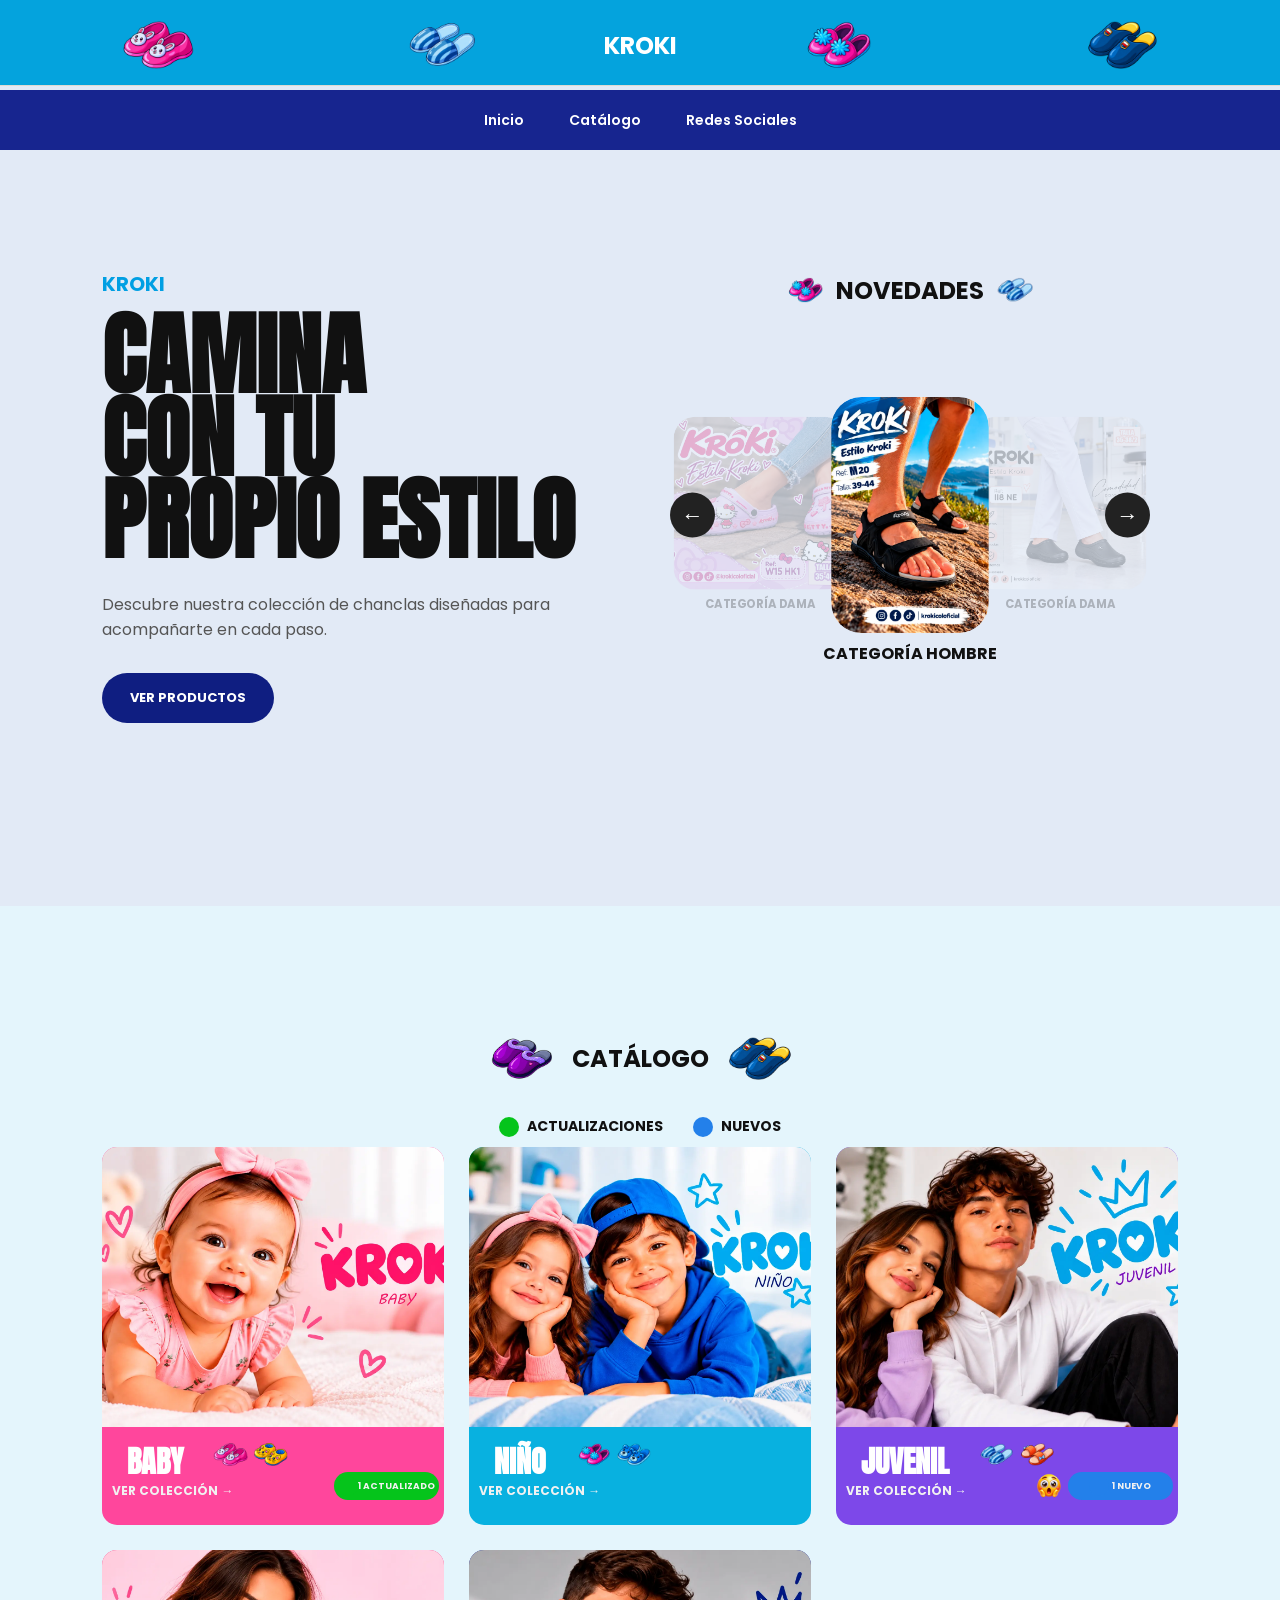
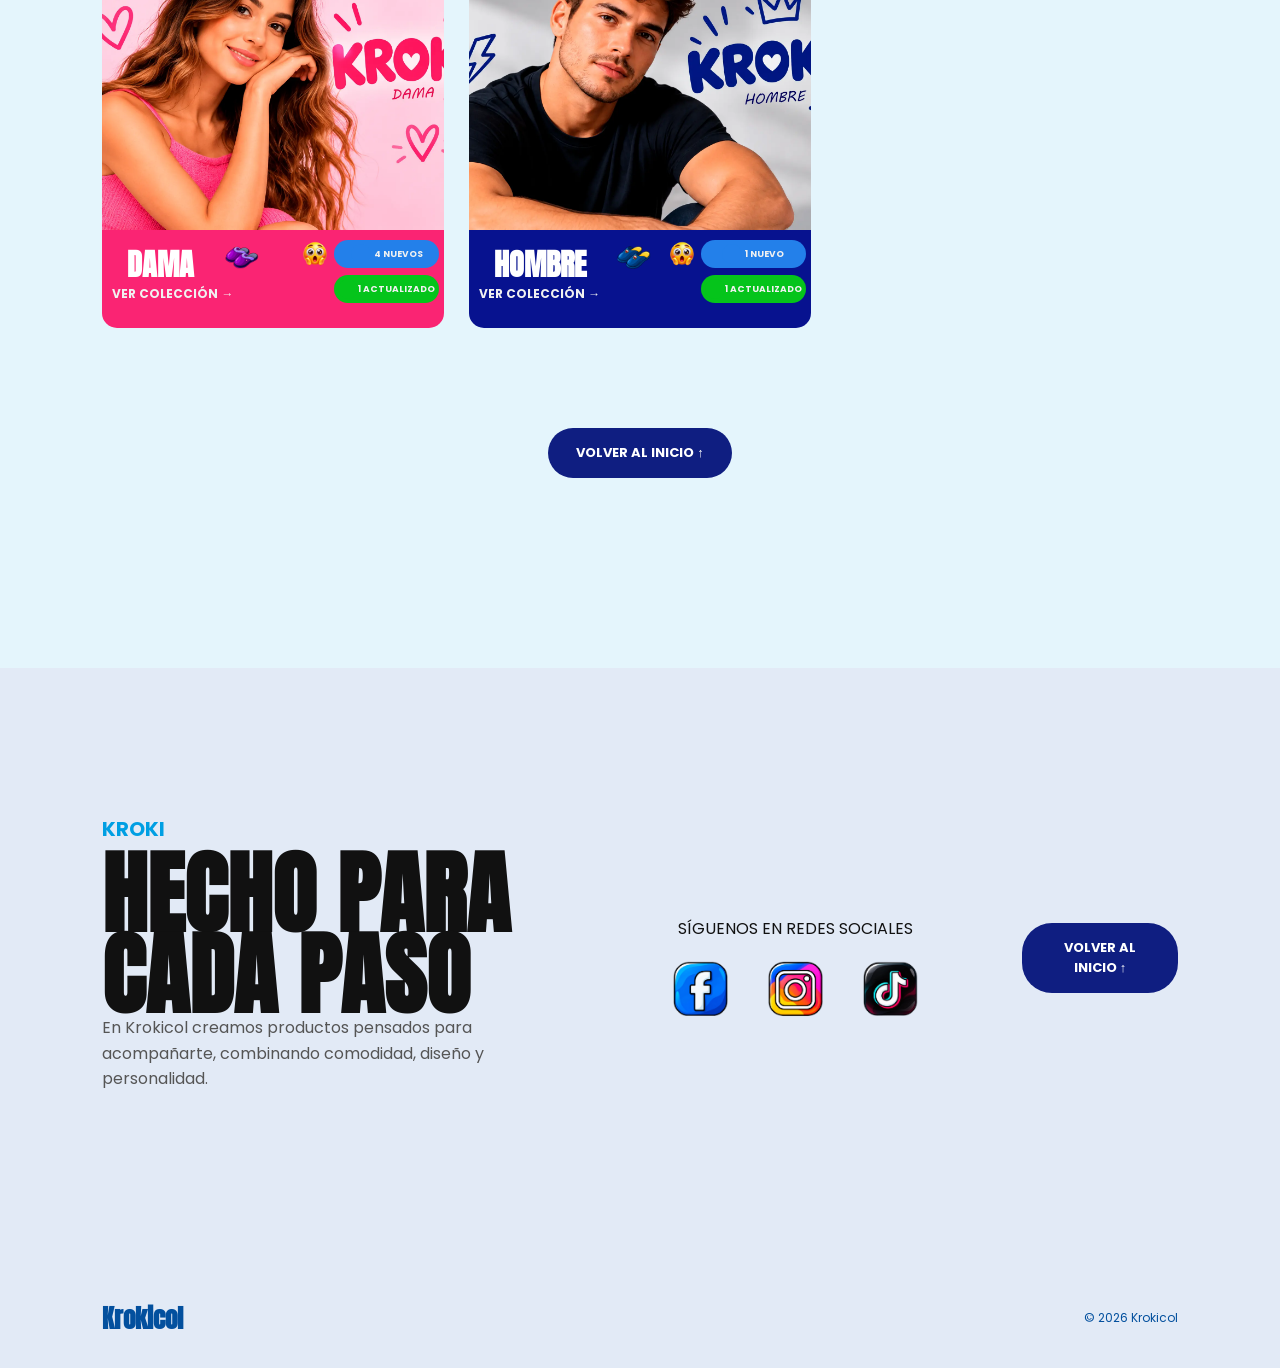
==== commit 50318cd8: "V46" ====
--- a/index.html
+++ b/index.html
@@ -150,7 +150,7 @@
         <div class="hero-slides">
 
     <div class="hero-slide">
-    <img src="./images/424B.webp" alt="Nuevo diseño 1">
+    <img src="./images/424A.webp" alt="Nuevo diseño 1">
     <p class="hero-category">CATEGORÍA HOMBRE</p>
 </div>
     
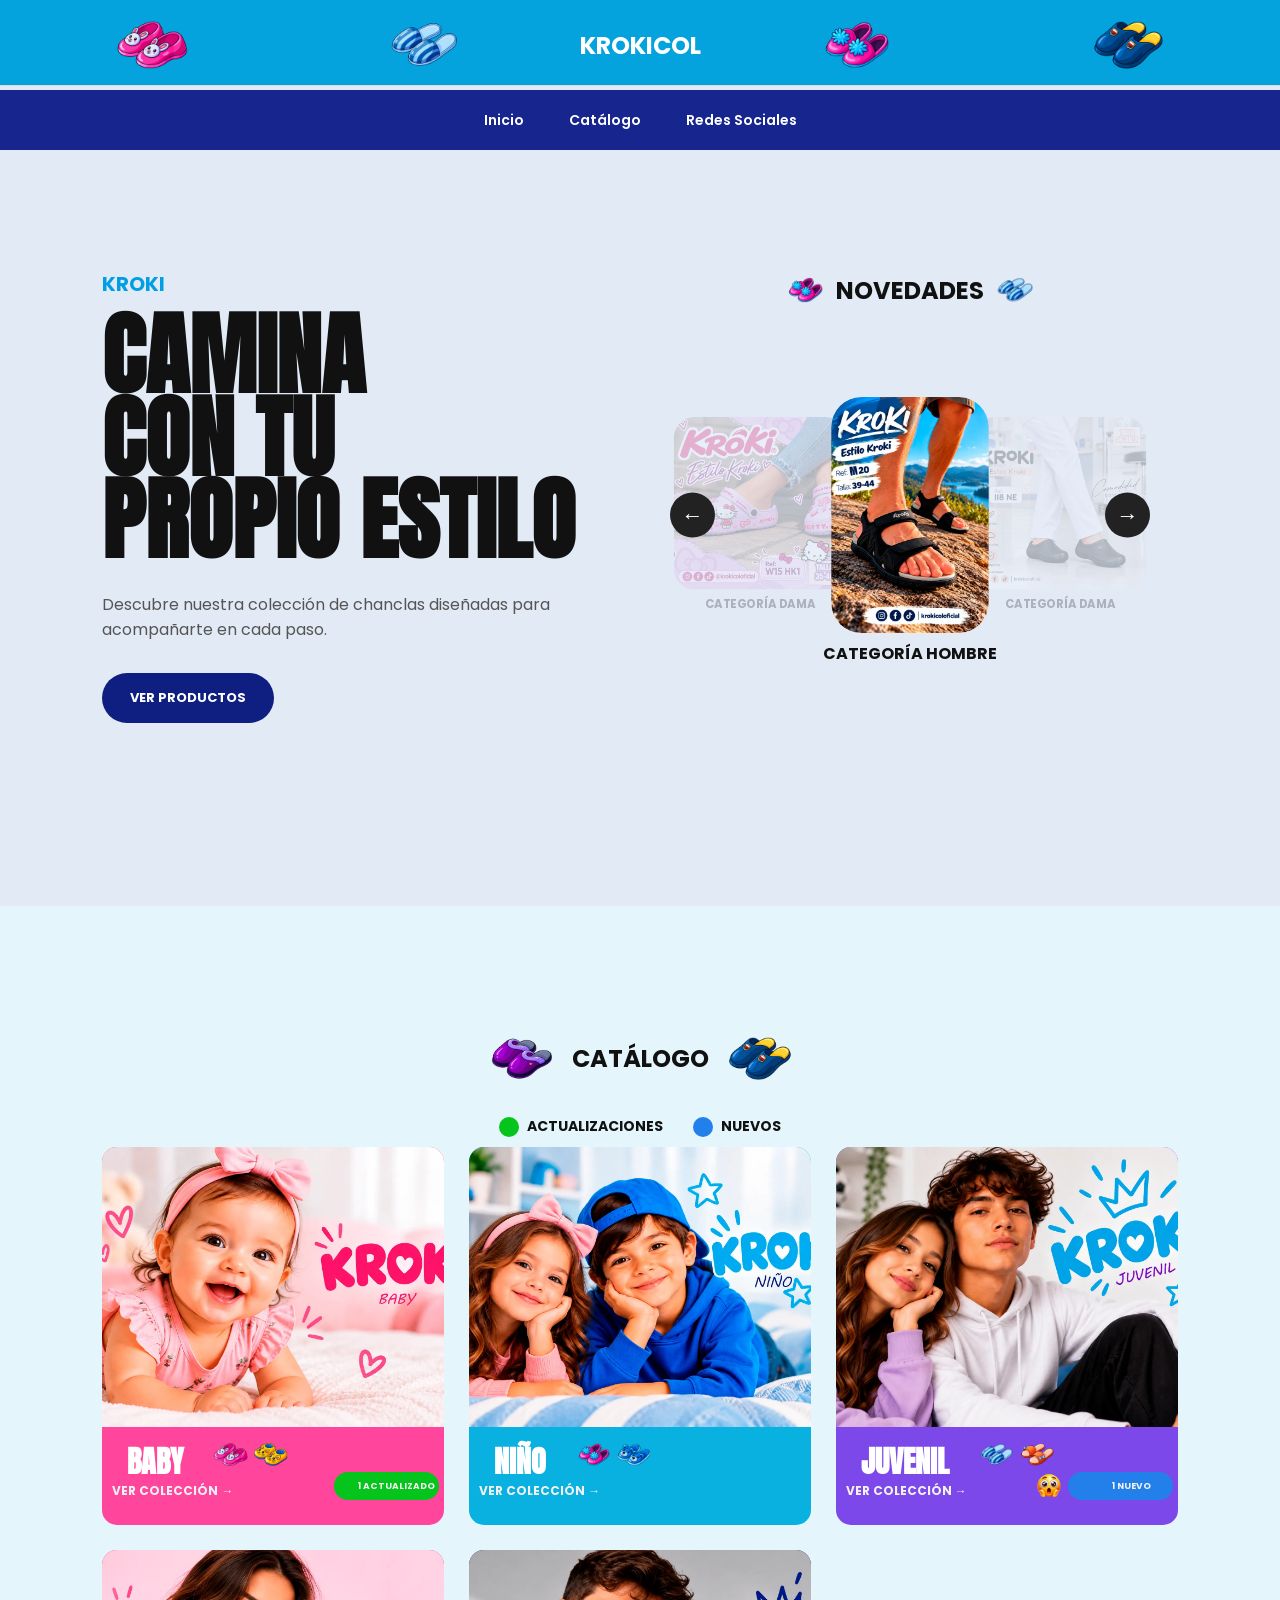
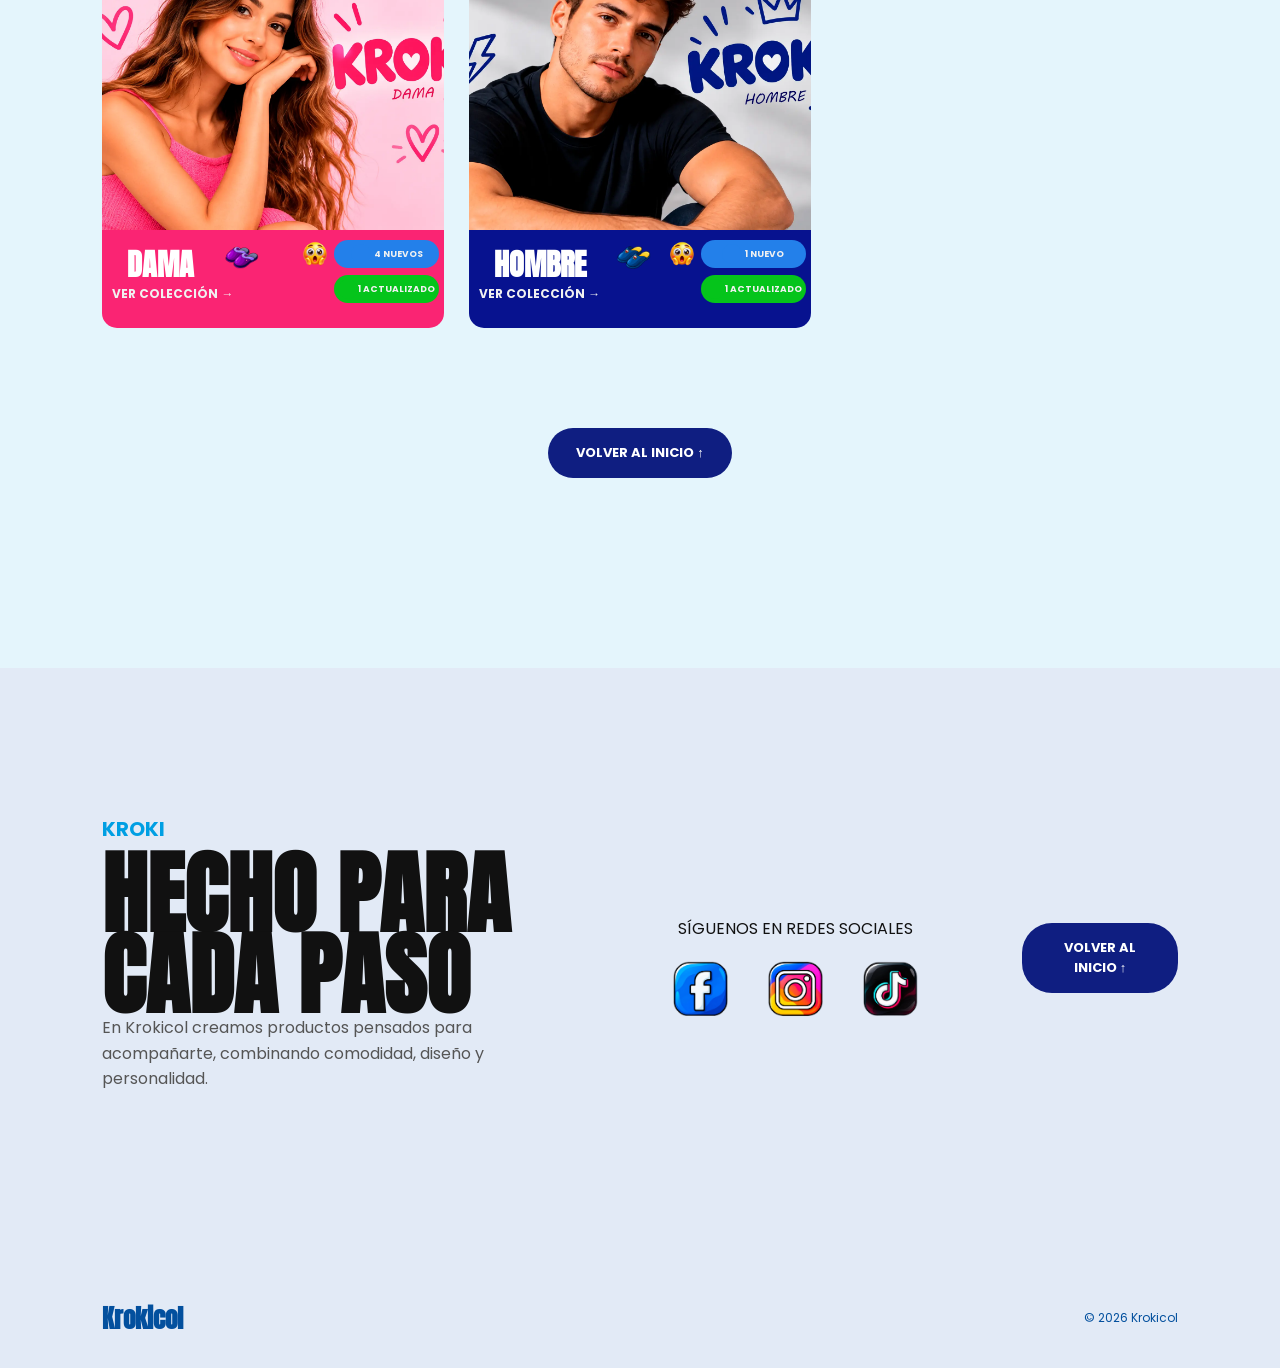
==== commit 8b60a0e6: "V49- de kroki a KROKICOL" ====
--- a/index.html
+++ b/index.html
@@ -65,7 +65,7 @@
         <img src="./images/J1.webp" alt="">
     </div>
 
-    <h2>KROKI</h2>
+    <h2>KROKICOL</h2>
 
     <div class="kroki-zapatos kroki-zapatos-der">
         <img src="./images/N1.webp" alt="">
--- a/style.css
+++ b/style.css
@@ -3328,3 +3328,20 @@
     padding: 0;
     font-size: 9px;
 }
+
+
+/* Carita SORP dentro de la etiqueta NUEVO */
+.slide-status.nuevo {
+    display: inline-flex;
+    align-items: center;
+    justify-content: center;
+    gap: 5px;
+}
+
+.slide-status-sorp {
+    width: 23px;
+    height: 23px;
+    object-fit: contain;
+    flex-shrink: 0;
+}
+
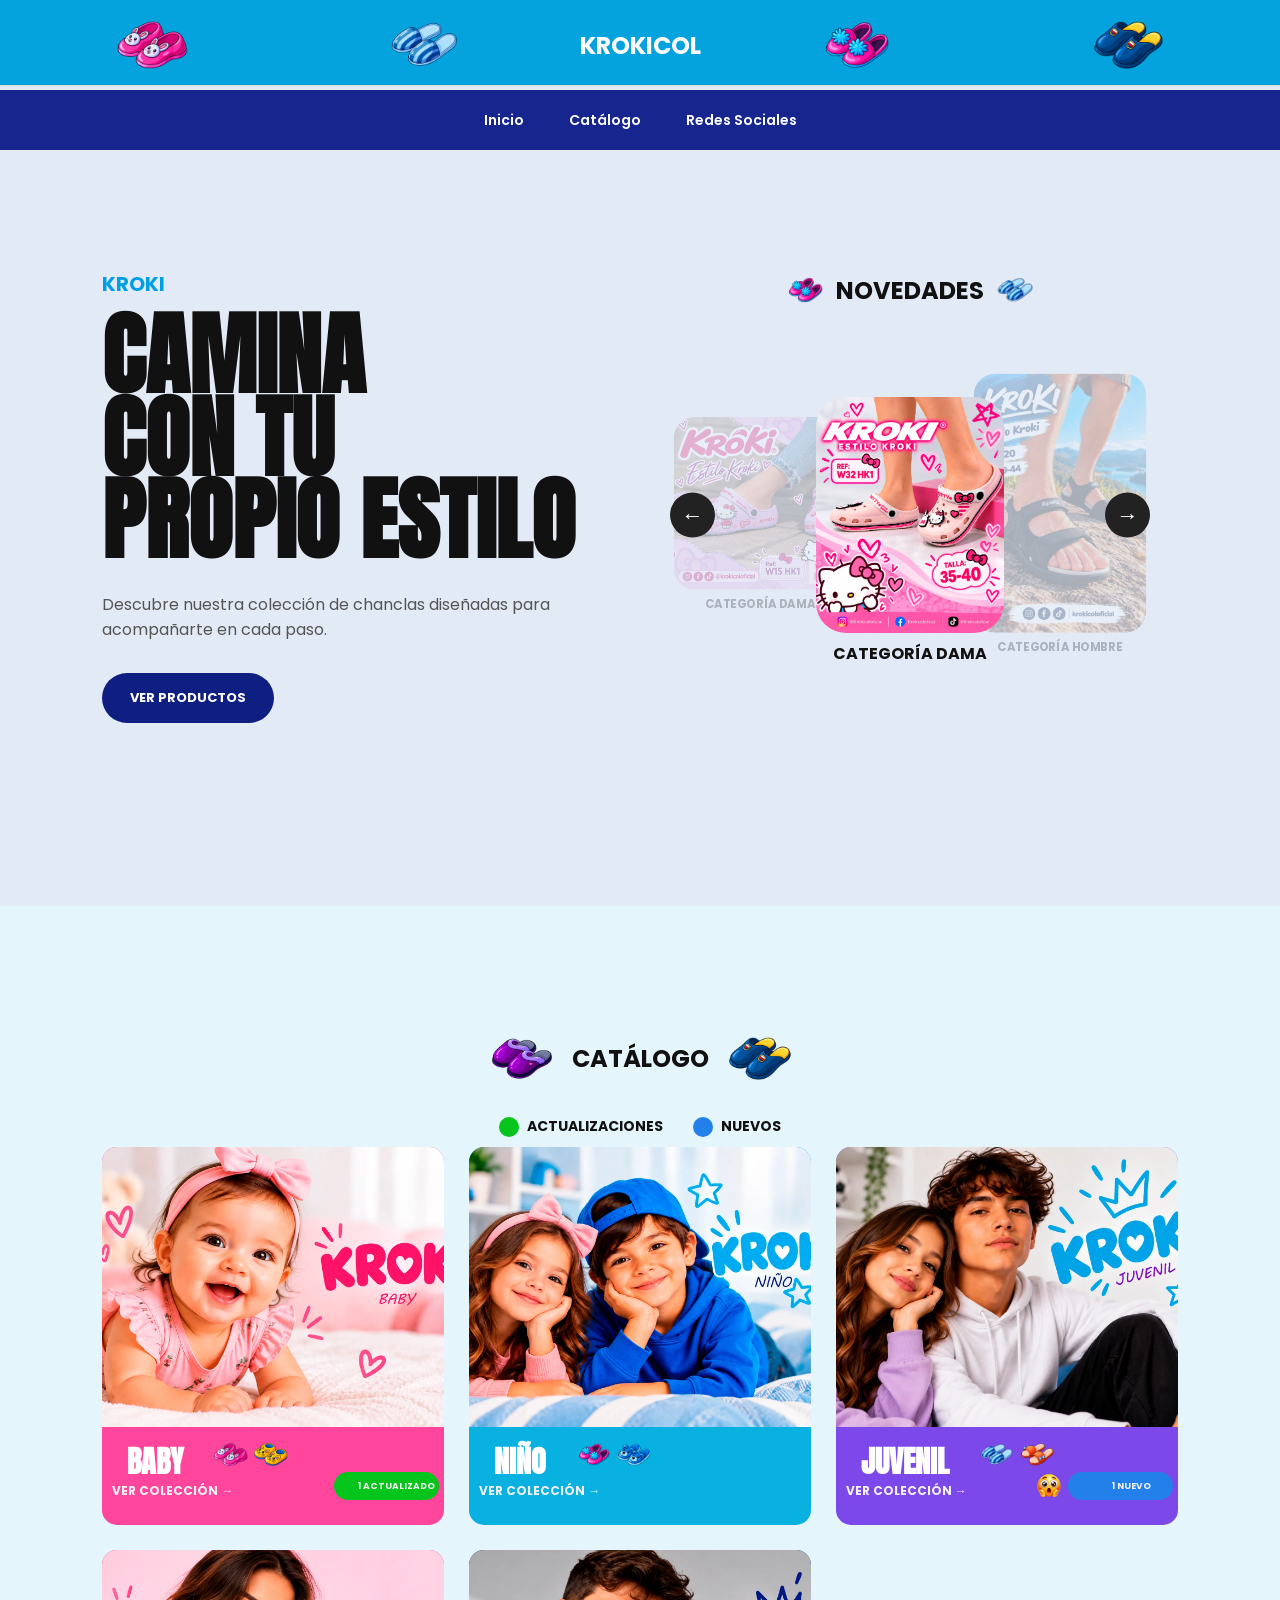
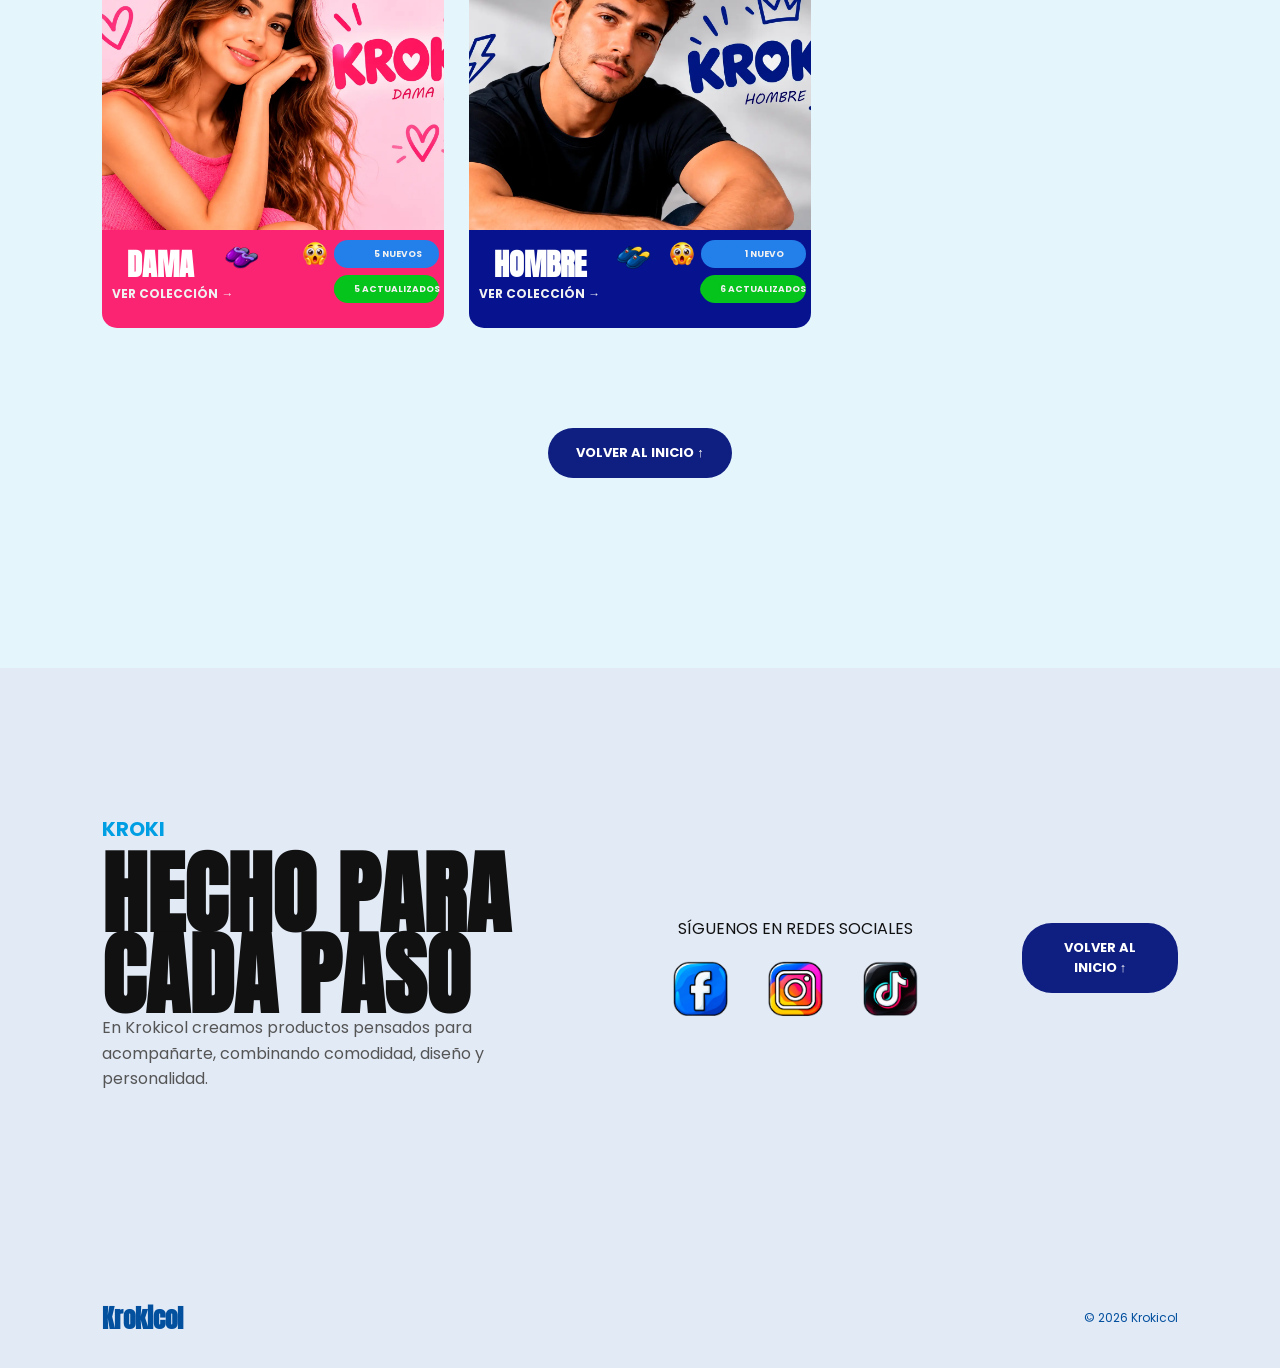
==== commit 2dcfc438: "V50 - ACTUALIZACIONES" ====
--- a/index.html
+++ b/index.html
@@ -150,6 +150,11 @@
         <div class="hero-slides">
 
     <div class="hero-slide">
+    <img src="./images/338B.webp" alt="Nuevo diseño 0">
+    <p class="hero-category">CATEGORÍA DAMA</p>
+</div>
+    
+            <div class="hero-slide">
     <img src="./images/424A.webp" alt="Nuevo diseño 1">
     <p class="hero-category">CATEGORÍA HOMBRE</p>
 </div>
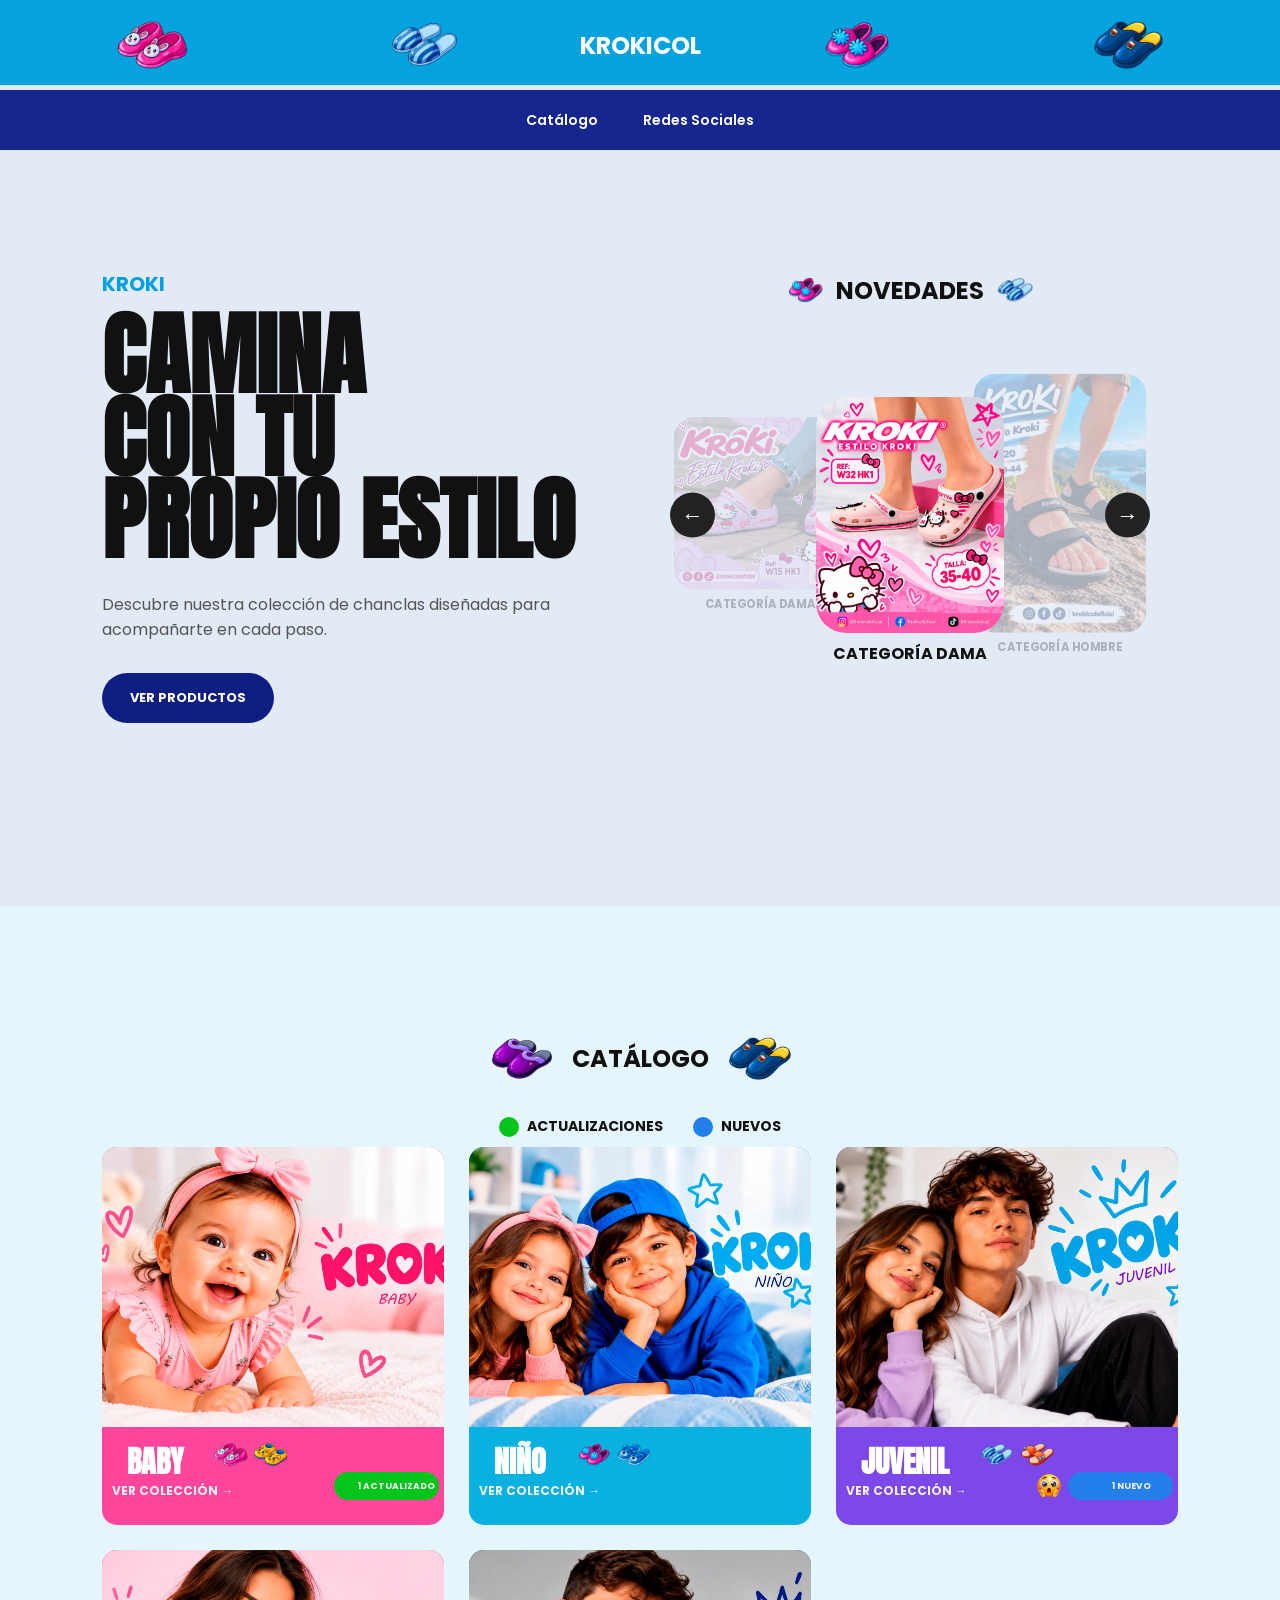
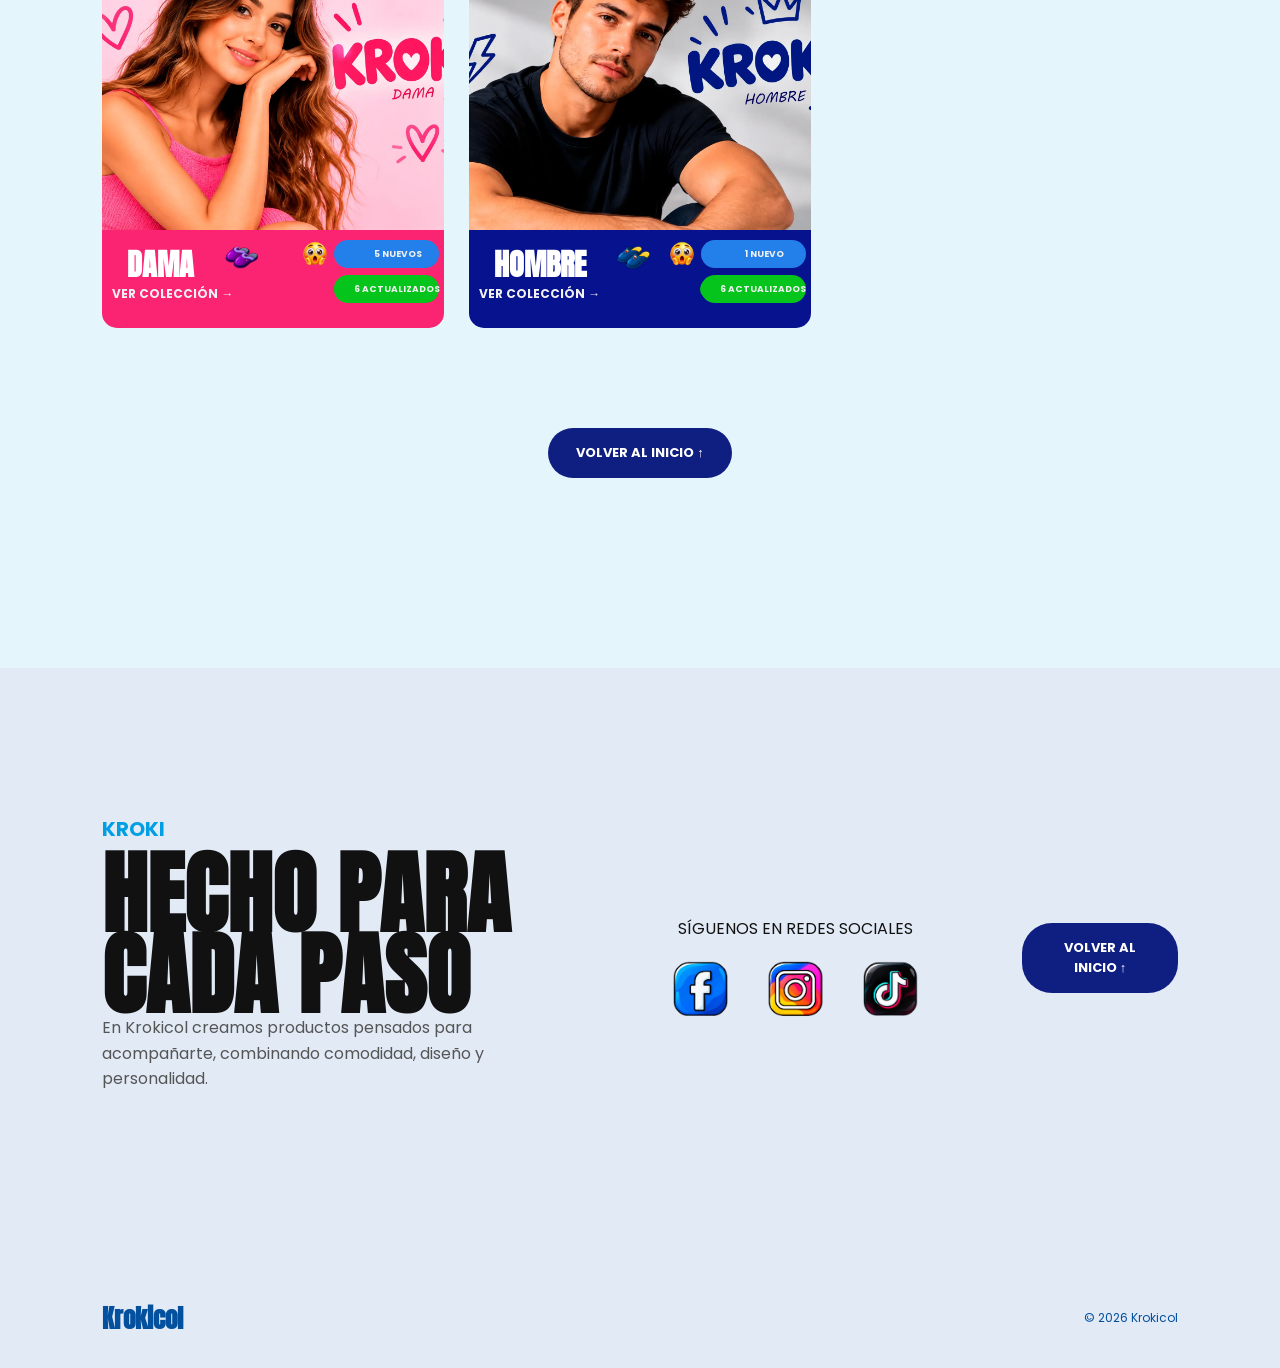
==== commit d3715400: "V52" ====
--- a/index.html
+++ b/index.html
@@ -82,10 +82,6 @@
     <div class="header-menu-section">
 
         <nav class="navbar">
-
-            <a href="index.html">
-                Inicio
-            </a>
 
             <a href="index.html#productos">
                 Catálogo
--- a/style.css
+++ b/style.css
@@ -1278,8 +1278,7 @@
     }
 }
 
-.slide.nuevo,
-.slide.actualizado {
+.slide.nuevo {
     animation: llamarAtencion 1.5s ease-in-out infinite;
 }
 
@@ -1479,16 +1478,28 @@
    Imagen principal y laterales independientes
 ========================================= */
 
+
+/* =========================================
+   VISOR A PANTALLA COMPLETA EN CELULARES
+========================================= */
+
 @media (max-width: 600px) {
 
     .zoom-modal {
+        position: fixed;
+        inset: 0;
+        width: 100vw;
+        height: 100vh;
+        height: 100dvh;
         padding: 0;
         overflow: hidden;
+        background: #000;
     }
 
     .zoom-content {
         position: relative;
         width: 100vw;
+        height: 100vh;
         height: 100dvh;
         padding: 0;
         display: flex;
@@ -1497,20 +1508,61 @@
         overflow: hidden;
     }
 
-    /* Foto principal */
+    /* Imagen principal */
     .zoom-content #zoom-image {
-        position: relative;
         display: block;
-        width: auto;
-        height: auto;
-        max-width: 68vw;
-        max-height: 75dvh;
+        width: 100vw;
+        height: 100vh;
+        height: 100dvh;
+        max-width: 100vw;
+        max-height: 100dvh;
         object-fit: contain;
         object-position: center;
-        margin: 0 auto;
-        flex: 0 1 auto;
+        margin: 0;
+        border-radius: 0;
         z-index: 3;
     }
+
+    /* Ocultar imágenes laterales */
+    .zoom-content .zoom-preview {
+        display: none;
+    }
+
+    /* Flechas */
+    .zoom-content .zoom-prev {
+        left: 12px;
+        z-index: 20;
+    }
+
+    .zoom-content .zoom-next {
+        right: 12px;
+        z-index: 20;
+    }
+
+    /* Botón cerrar */
+    .zoom-close {
+        top: 15px;
+        right: 15px;
+        width: 42px;
+        height: 42px;
+        z-index: 30;
+    }
+
+    /* Controles de zoom */
+    .zoom-controls {
+        bottom: 18px;
+        z-index: 30;
+        gap: 10px;
+        padding: 7px 12px;
+    }
+
+    /* Indicador de deslizamiento */
+    .zoom-hint {
+        bottom: 85px;
+        z-index: 30;
+    }
+}
+
 
     /* Fotos laterales */
     .zoom-content .zoom-preview {
@@ -1548,7 +1600,6 @@
         right: 5px;
         z-index: 20;
     }
-}
 
 
 /* =========================================
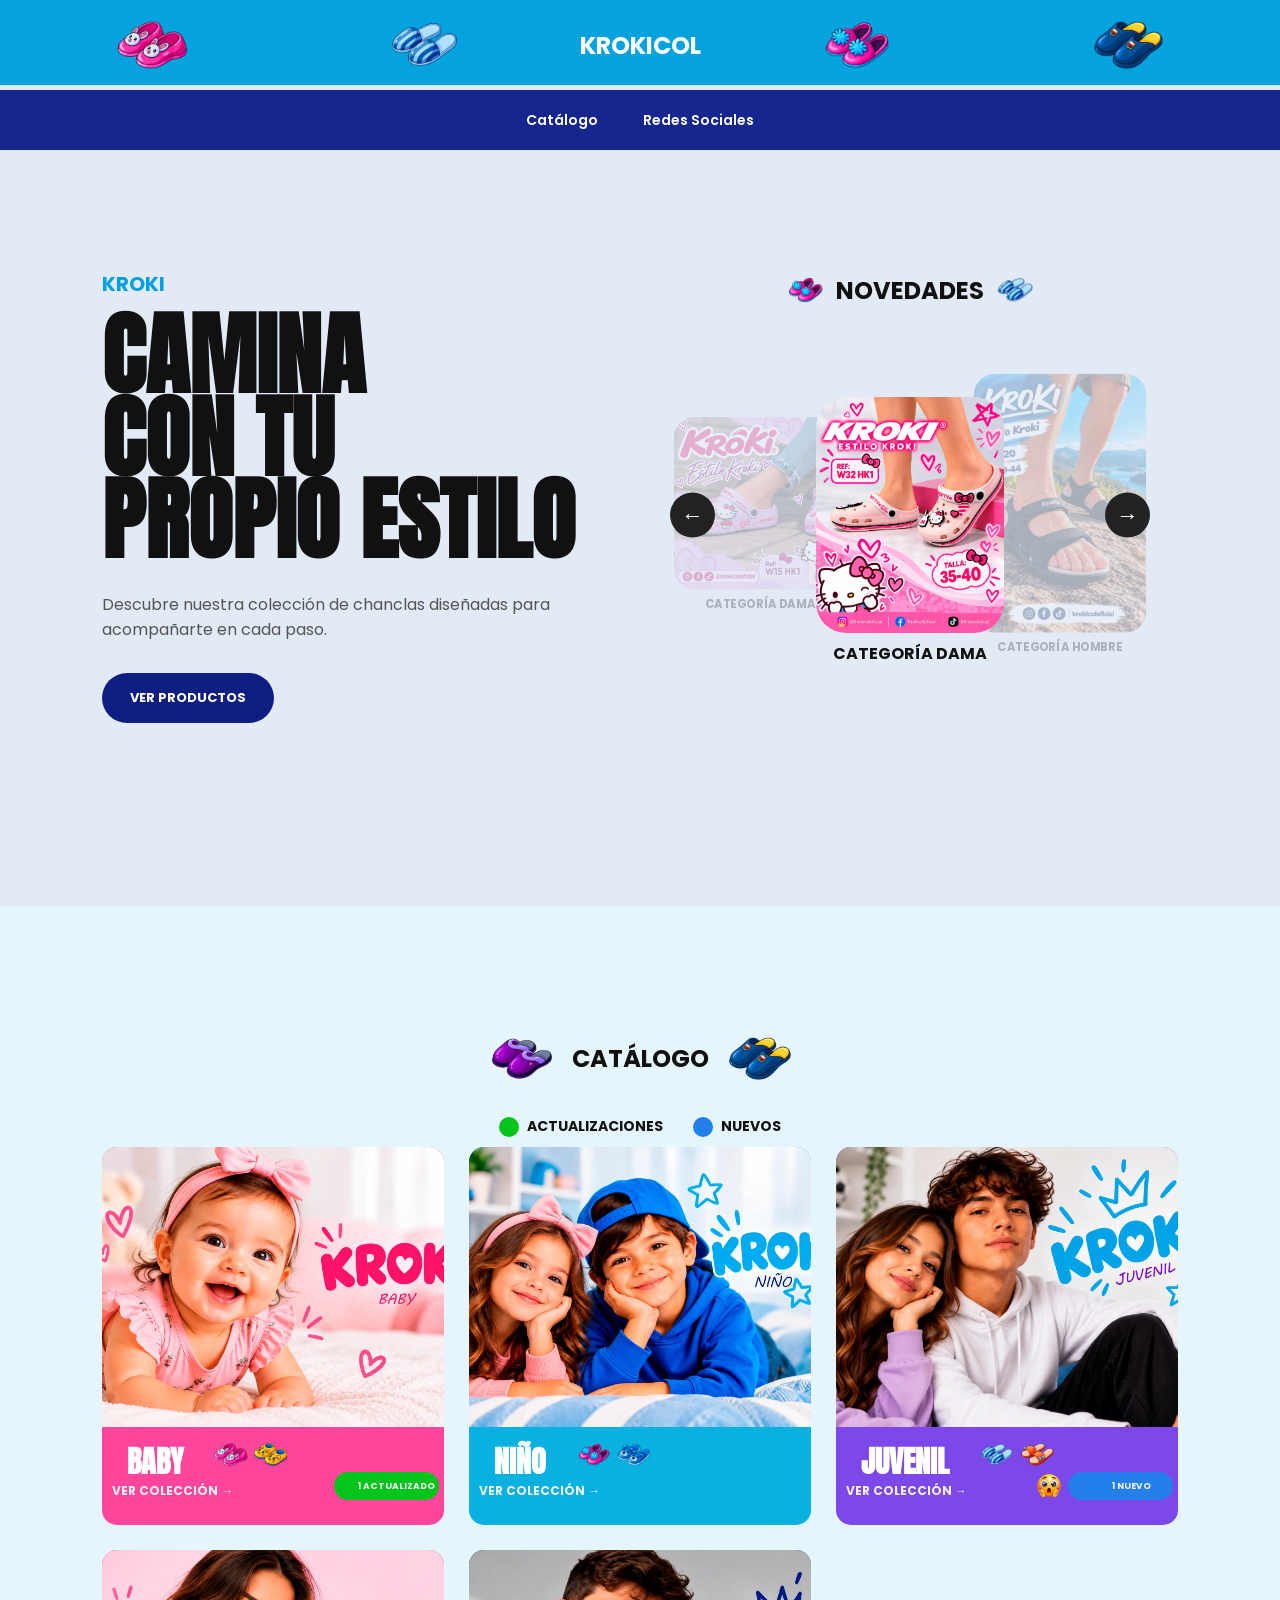
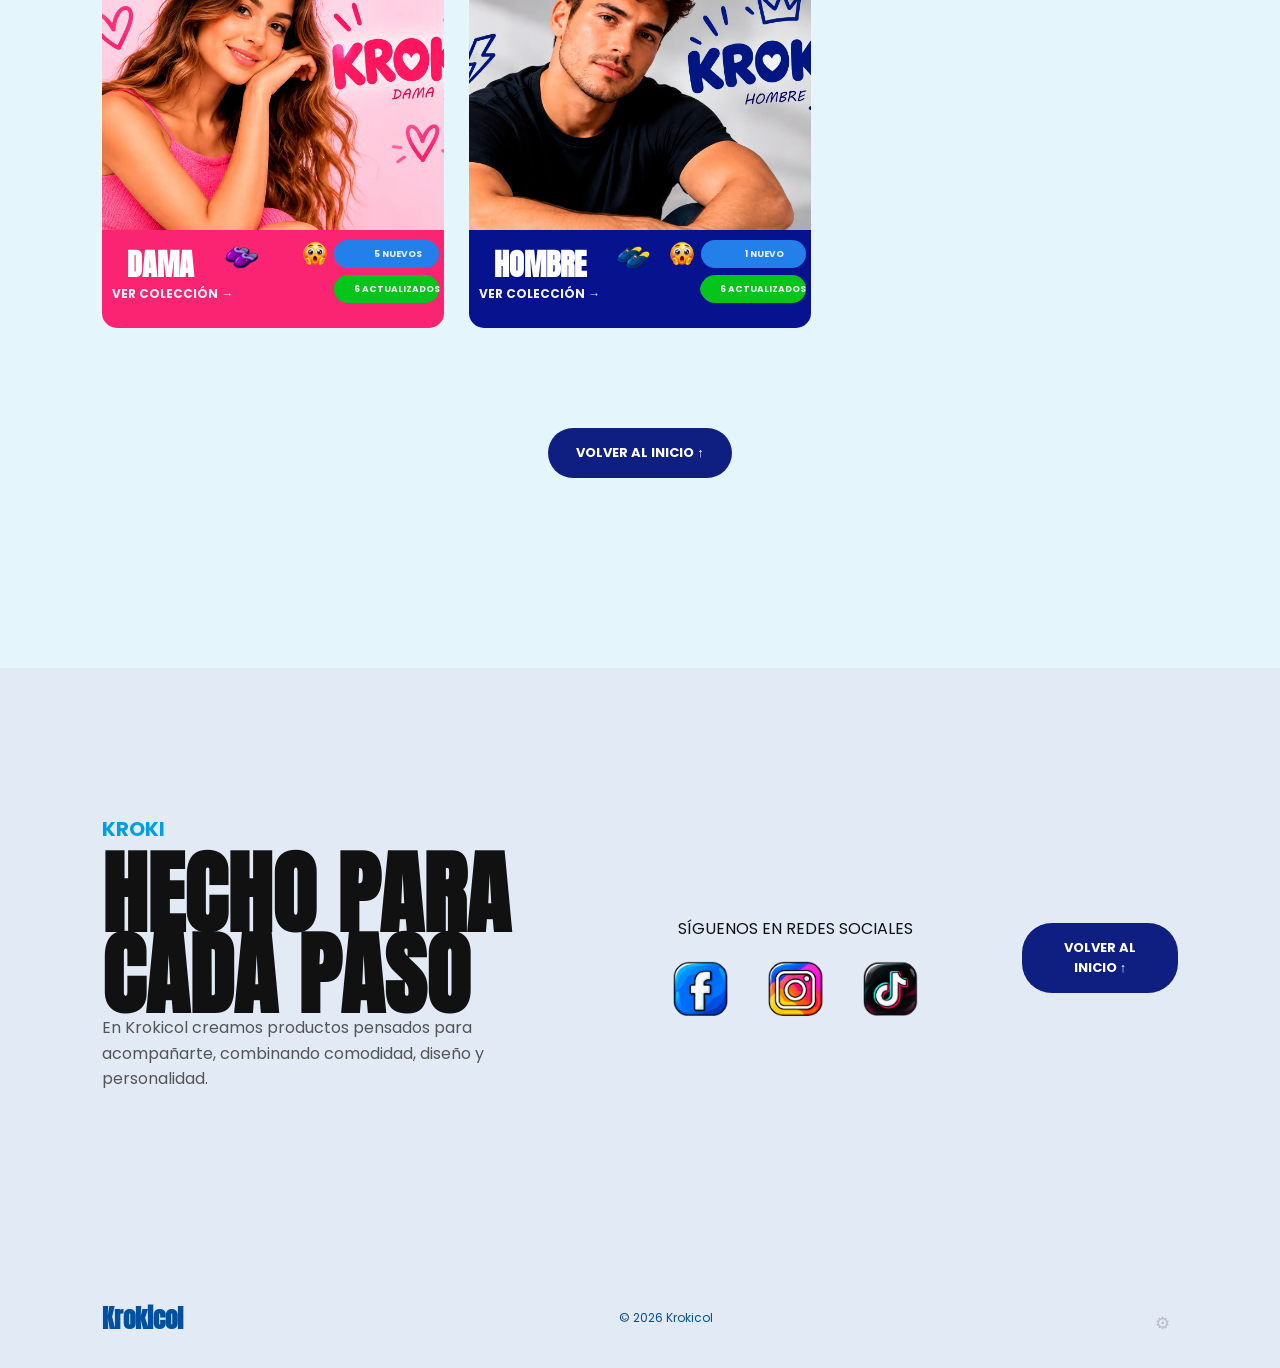
==== commit 847466af: "Actualización del catálogo y panel administrativo." ====
--- a/index.html
+++ b/index.html
@@ -492,6 +492,7 @@
 
 <!-- ==================== FOOTER ==================== -->
 
+
 <footer>
     <strong>
         Krokicol
@@ -500,7 +501,13 @@
     <p>
         © 2026 Krokicol
     </p>
+
+    <!-- ACCESO ADMINISTRATIVO -->
+    <a href="login.html" class="admin-access" title="Administración">
+        <span>⚙</span>
+    </a>
 </footer>
+
 
 
 
--- a/style.css
+++ b/style.css
@@ -3396,3 +3396,271 @@
     flex-shrink: 0;
 }
 
+
+/* =================================
+   ACCESO ADMINISTRATIVO KROKI
+================================= */
+
+.admin-access {
+    display: inline-flex;
+    align-items: center;
+    justify-content: center;
+    width: 30px;
+    height: 30px;
+    margin-top: 10px;
+    color: #888;
+    text-decoration: none;
+    font-size: 17px;
+    opacity: 0.45;
+    transition: opacity 0.2s ease;
+}
+
+.admin-access:hover {
+    opacity: 1;
+}
+
+
+/* =========================================
+   PANEL ADMINISTRATIVO KROKI
+========================================= */
+
+#admin-page {
+    background: #f1f4fa;
+    color: #202638;
+    font-family: Arial, sans-serif;
+    min-height: 100vh;
+    margin: 0;
+}
+
+/* ENCABEZADO */
+
+.admin-header {
+    background: #17247f;
+    color: #fff;
+    padding: 28px 6%;
+    box-shadow: 0 3px 12px rgba(0, 0, 0, 0.12);
+}
+
+.admin-header h1 {
+    margin: 0;
+    font-size: 30px;
+    font-weight: 800;
+}
+
+.admin-header p {
+    margin: 5px 0 0;
+    opacity: 0.85;
+}
+
+/* CONTENEDOR */
+
+.admin-container {
+    width: min(1100px, 92%);
+    margin: 35px auto;
+}
+
+/* BIENVENIDA */
+
+.admin-welcome,
+.admin-section {
+    background: #fff;
+    padding: 26px;
+    border-radius: 15px;
+    margin-bottom: 24px;
+    box-shadow: 0 4px 18px rgba(0, 0, 0, 0.05);
+}
+
+.admin-welcome h2,
+.admin-section h2 {
+    margin-top: 0;
+    color: #17247f;
+}
+
+/* BOTONES */
+
+.admin-actions,
+.admin-form-actions {
+    display: flex;
+    gap: 12px;
+    flex-wrap: wrap;
+    margin: 20px 0;
+}
+
+#admin-page button {
+    border: none;
+    border-radius: 8px;
+    padding: 12px 19px;
+    font-weight: 700;
+    cursor: pointer;
+    transition: 0.2s ease;
+}
+
+#add-product,
+#save-product {
+    background: #17247f;
+    color: #fff;
+}
+
+#add-product:hover,
+#save-product:hover {
+    background: #2639b5;
+}
+
+#logout-button,
+#cancel-form {
+    background: #e9edf5;
+    color: #263044;
+}
+
+#admin-page button:hover {
+    transform: translateY(-1px);
+}
+
+#admin-page button:disabled {
+    opacity: 0.6;
+    cursor: not-allowed;
+    transform: none;
+}
+
+/* FORMULARIO */
+
+#product-form-container {
+    background: #f7f8fc;
+    border: 1px solid #e2e6f0;
+    border-radius: 12px;
+    padding: 24px;
+    margin: 25px 0;
+}
+
+#product-form-container[hidden] {
+    display: none !important;
+}
+
+#form-title {
+    margin-top: 0;
+    margin-bottom: 22px;
+}
+
+#product-form {
+    display: grid;
+    grid-template-columns: repeat(2, minmax(0, 1fr));
+    gap: 20px;
+}
+
+.admin-form-group {
+    display: flex;
+    flex-direction: column;
+    gap: 8px;
+}
+
+.admin-form-group label {
+    font-weight: 700;
+    color: #30394d;
+}
+
+.admin-form-group input,
+.admin-form-group select,
+.admin-form-group textarea {
+    width: 100%;
+    box-sizing: border-box;
+    padding: 12px;
+    border: 1px solid #ccd3e1;
+    border-radius: 8px;
+    background: #fff;
+    color: #202638;
+    font: inherit;
+}
+
+.admin-form-group input:focus,
+.admin-form-group select:focus,
+.admin-form-group textarea:focus {
+    outline: none;
+    border-color: #2639b5;
+    box-shadow: 0 0 0 3px rgba(38, 57, 181, 0.10);
+}
+
+.admin-form-group textarea {
+    resize: vertical;
+    min-height: 100px;
+}
+
+.admin-form-group small {
+    color: #697386;
+    font-size: 12px;
+}
+
+/* CAMPOS QUE OCUPAN TODO EL ANCHO */
+
+.admin-form-group:has(#product-description),
+.admin-form-group:has(#product-image),
+.admin-form-actions {
+    grid-column: 1 / -1;
+}
+
+/* LISTADO */
+
+.admin-products-section {
+    margin-top: 35px;
+}
+
+#products-list {
+    display: grid;
+    grid-template-columns: repeat(auto-fill, minmax(220px, 1fr));
+    gap: 18px;
+}
+
+.admin-product-card {
+    background: #fff;
+    border: 1px solid #e4e8f0;
+    border-radius: 12px;
+    padding: 18px;
+    box-shadow: 0 3px 12px rgba(0, 0, 0, 0.04);
+}
+
+.admin-product-card h3 {
+    color: #17247f;
+    margin-top: 0;
+}
+
+.admin-product-card p {
+    color: #596274;
+    font-size: 14px;
+}
+
+/* MENSAJES */
+
+#admin-message {
+    margin: 12px 0;
+    color: #17247f;
+    font-weight: 600;
+}
+
+/* RESPONSIVE */
+
+@media (max-width: 650px) {
+
+    .admin-container {
+        width: 94%;
+        margin: 20px auto;
+    }
+
+    .admin-welcome,
+    .admin-section {
+        padding: 18px;
+    }
+
+    #product-form {
+        grid-template-columns: 1fr;
+    }
+
+    .admin-form-group:has(#product-description),
+    .admin-form-group:has(#product-image),
+    .admin-form-actions {
+        grid-column: auto;
+    }
+
+    .admin-actions button,
+    .admin-form-actions button {
+        flex: 1;
+    }
+}
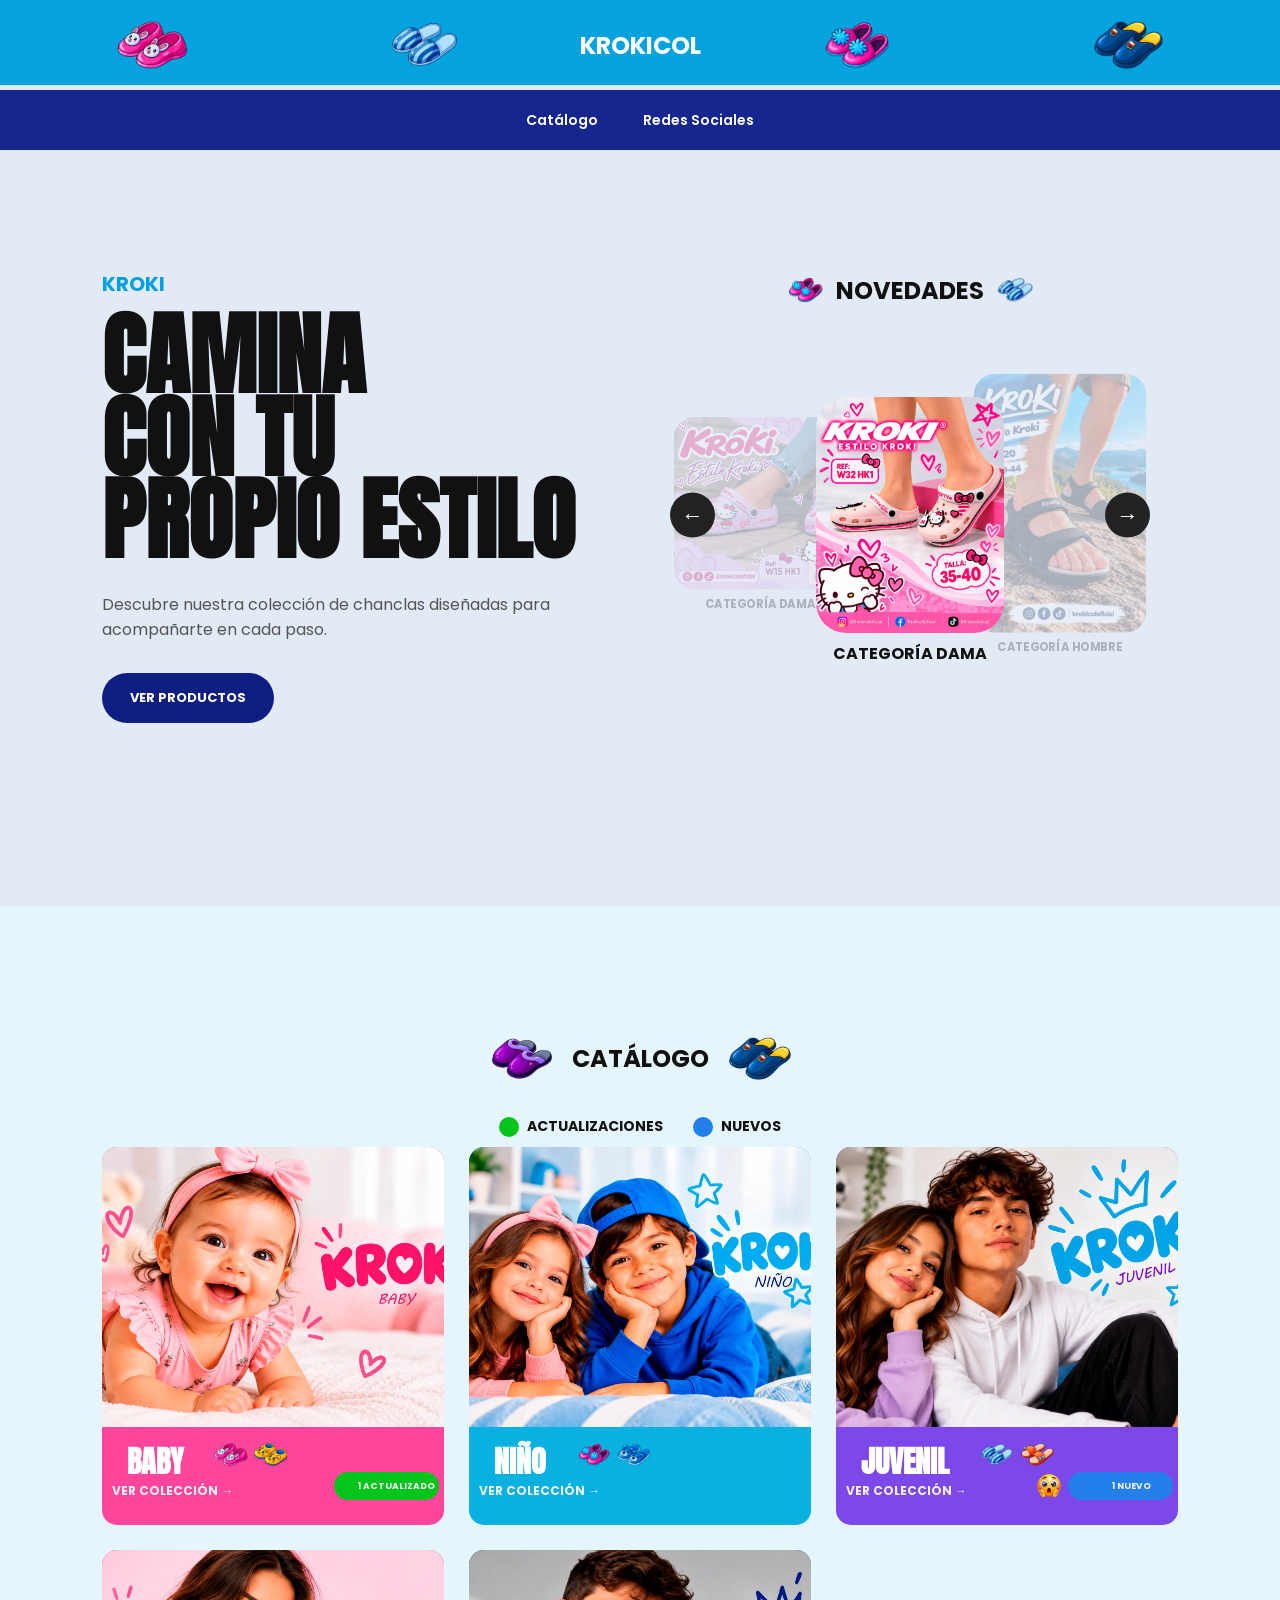
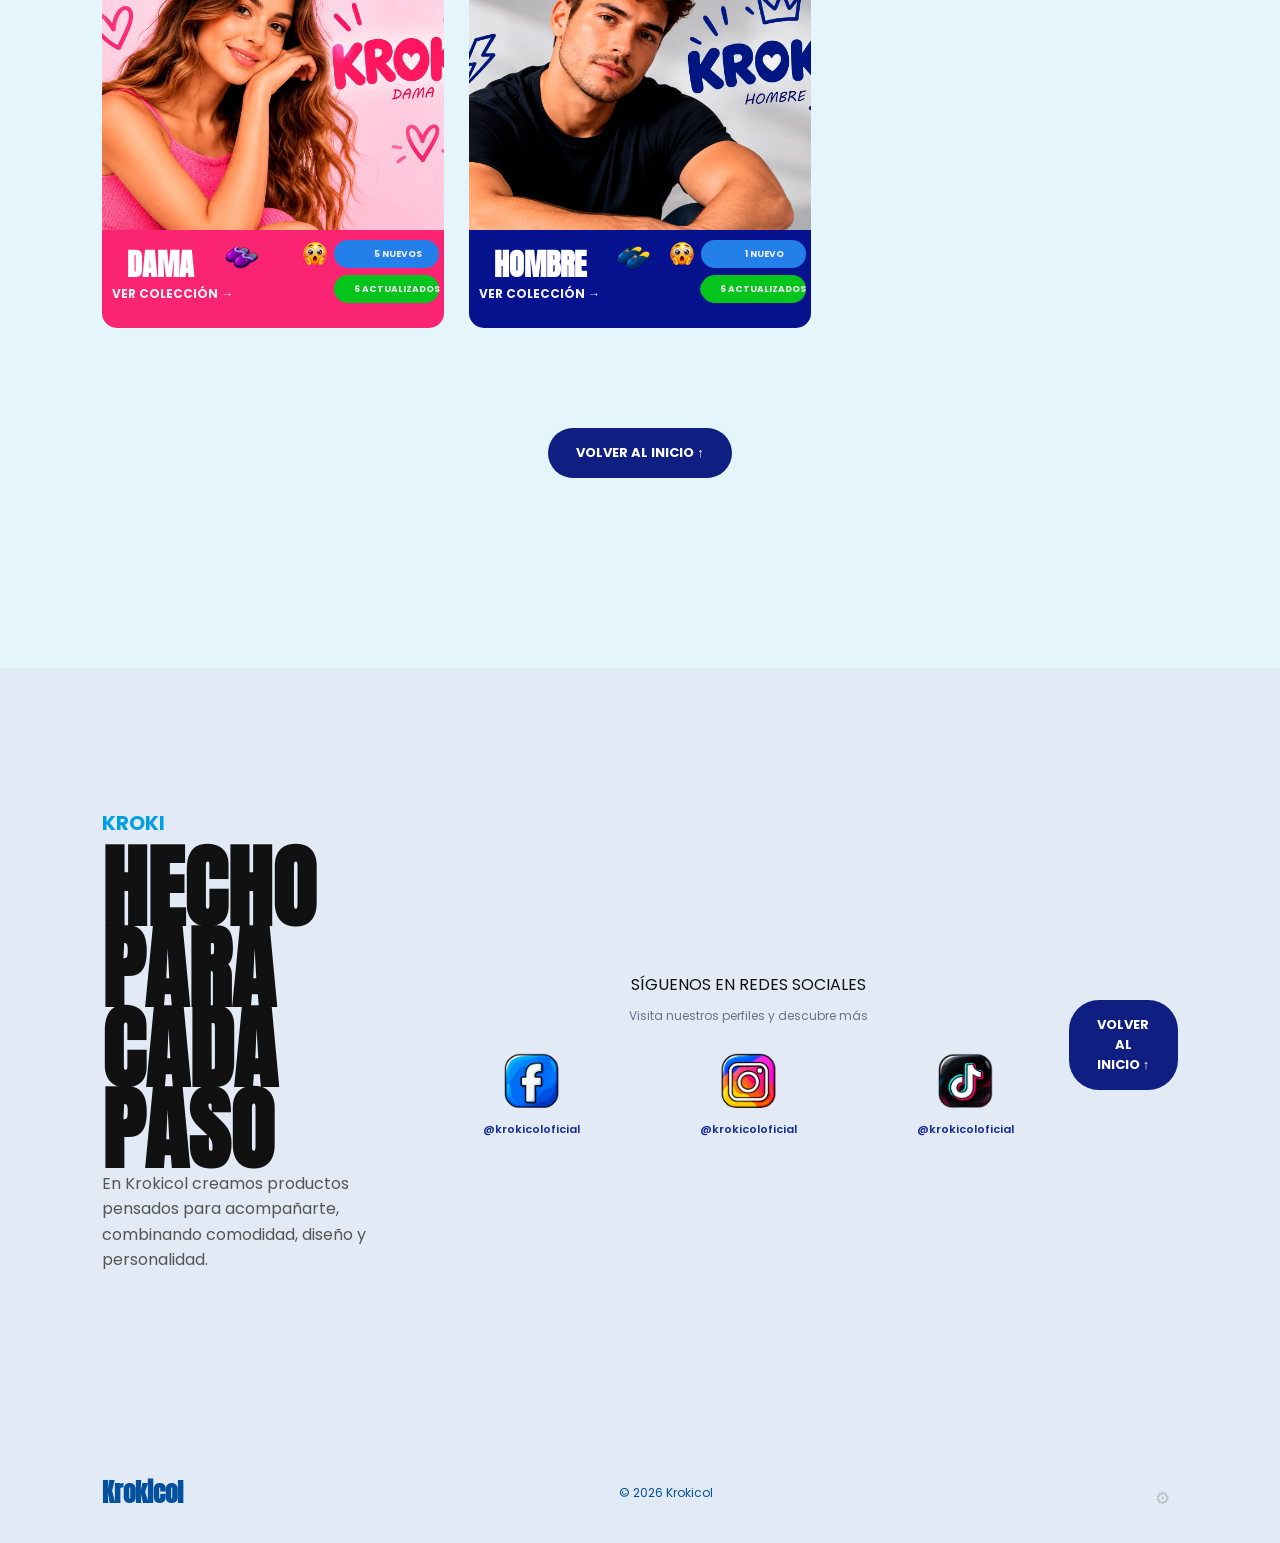
==== commit eb0291b5: "V58 - ajustes" ====
--- a/index.html
+++ b/index.html
@@ -462,23 +462,41 @@
 
 
     <!-- BLOQUE DERECHO: REDES -->
-    <div class="social-icons">
-
-         <p class="social-title">SÍGUENOS EN REDES SOCIALES</p>
-
-        <a href="https://web.facebook.com/krokicoloficial/" target="_blank" rel="noopener noreferrer">
-            <img src="./images/facebook.webp" alt="Facebook">
-        </a>
-
-        <a href="//www.instagram.com/krokicoloficial/" target="_blank" rel="noopener noreferrer">
-            <img src="./images/instagram.webp" alt="Instagram">
-        </a>
-
-        <a href="https://www.tiktok.com/@krokicoloficial" target="_blank" rel="noopener noreferrer">
-            <img src="./images/tiktok.webp" alt="TikTok">
-        </a>
-
-    </div>
+    
+<div class="social-icons">
+
+    <p class="social-title">SÍGUENOS EN REDES SOCIALES</p>
+
+    <p class="social-hint">
+        Visita nuestros perfiles y descubre más
+    </p>
+
+    <a class="social-link"
+       href="https://web.facebook.com/krokicoloficial/"
+       target="_blank"
+       rel="noopener noreferrer">
+        <img src="./images/facebook.webp" alt="Facebook">
+        <span>@krokicoloficial</span>
+    </a>
+
+    <a class="social-link"
+       href="https://www.instagram.com/krokicoloficial/"
+       target="_blank"
+       rel="noopener noreferrer">
+        <img src="./images/instagram.webp" alt="Instagram">
+        <span>@krokicoloficial</span>
+    </a>
+
+    <a class="social-link"
+       href="https://www.tiktok.com/@krokicoloficial"
+       target="_blank"
+       rel="noopener noreferrer">
+        <img src="./images/tiktok.webp" alt="TikTok">
+        <span>@krokicoloficial</span>
+    </a>
+
+</div>
+
 
      <div class="back-home">
             <a href="index.html">VOLVER AL INICIO ↑</a>
--- a/style.css
+++ b/style.css
@@ -1606,21 +1606,24 @@
    FLECHAS DEL ZOOM
 ========================================= */
 
+
+
 .zoom-arrow {
     position: absolute;
-    top: 50%;
-    transform: translateY(-50%);
-
-    width: 55px;
-    height: 55px;
-
-    border: none;
+    top: auto;
+bottom: 45px;
+transform: none;
+
+    width: 40px;
+    height: 40px;
+
+    border: 1px solid rgba(255, 255, 255, 0.35);
     border-radius: 50%;
 
-    background: rgba(0, 0, 0, 0.65);
+    background: rgba(0, 0, 0, 0.25);
     color: white;
 
-    font-size: 42px;
+    font-size: 32px;
     line-height: 1;
 
     display: flex;
@@ -1628,25 +1631,28 @@
     justify-content: center;
 
     cursor: pointer;
-
     z-index: 20;
 
-    transition: transform 0.2s ease,
-                background 0.2s ease;
+    transition: background 0.2s ease,
+                transform 0.2s ease;
 }
 
 .zoom-arrow:hover {
-    background: rgba(0, 0, 0, 0.9);
-    transform: translateY(-50%) scale(1.08);
-}
+    background: rgba(0, 0, 0, 0.55);
+    transform: scale(1.06);
+}
+
+
+
 
 .zoom-prev {
-    left: 20px;
+    left: 12px;
 }
 
 .zoom-next {
-    right: 20px;
-}
+    right: 12px;
+}
+
 
 
 .zoom-content:active {
@@ -3664,3 +3670,235 @@
         flex: 1;
     }
 }
+
+
+/* =================================
+   ACCESO ADMINISTRATIVO KROKICOL
+================================= */
+
+#login-page {
+    min-height: 100vh;
+    margin: 0;
+    background: linear-gradient(135deg, #172B91, #079FD0);
+    font-family: 'Poppins', sans-serif;
+}
+
+#login-page .login-container {
+    min-height: 100vh;
+    display: flex;
+    justify-content: center;
+    align-items: center;
+    padding: 25px;
+    box-sizing: border-box;
+}
+
+#login-page .login-card {
+    width: 100%;
+    max-width: 420px;
+    padding: 40px 35px;
+    box-sizing: border-box;
+    background: #ffffff;
+    border-radius: 22px;
+    box-shadow: 0 15px 45px rgba(0, 0, 0, 0.22);
+}
+
+#login-page .login-brand {
+    text-align: center;
+    margin-bottom: 35px;
+}
+
+#login-page .login-brand h1 {
+    margin: 0;
+    color: #172B91;
+    font-size: 38px;
+    font-weight: 800;
+    letter-spacing: -1px;
+}
+
+#login-page .login-brand span {
+    display: inline-block;
+    margin-top: 7px;
+    padding: 7px 15px;
+    border-radius: 20px;
+    background: #E5F5FA;
+    color: #079FD0;
+    font-size: 11px;
+    font-weight: 700;
+    letter-spacing: 1.5px;
+}
+
+#login-page .login-heading h2 {
+    margin: 0 0 8px;
+    color: #172B91;
+    font-size: 25px;
+}
+
+#login-page .login-heading p {
+    margin: 0 0 25px;
+    color: #777777;
+    font-size: 14px;
+}
+
+#login-page #login-form label {
+    display: block;
+    margin: 17px 0 8px;
+    color: #222222;
+    font-size: 14px;
+    font-weight: 600;
+}
+
+#login-page #login-form input {
+    width: 100%;
+    padding: 14px;
+    box-sizing: border-box;
+    border: 1px solid #D9E1EA;
+    border-radius: 10px;
+    outline: none;
+    font-size: 14px;
+    background: #F8FAFC;
+}
+
+#login-page #login-form input:focus {
+    border-color: #079FD0;
+    box-shadow: 0 0 0 3px rgba(7, 159, 208, 0.12);
+}
+
+#login-page #login-button {
+    width: 100%;
+    margin-top: 25px;
+    padding: 15px;
+    border: none;
+    border-radius: 10px;
+    background: #172B91;
+    color: white;
+    font-size: 15px;
+    font-weight: 700;
+    cursor: pointer;
+    transition: background 0.2s ease;
+}
+
+#login-page #login-button:hover {
+    background: #079FD0;
+}
+
+#login-page .login-back {
+    display: block;
+    margin-top: 22px;
+    text-align: center;
+    color: #172B91;
+    text-decoration: none;
+    font-size: 13px;
+    font-weight: 600;
+}
+
+#login-page .login-footer {
+    margin: 28px 0 0;
+    text-align: center;
+    color: #999999;
+    font-size: 11px;
+}
+
+#login-page #login-message {
+    text-align: center;
+    font-size: 13px;
+}
+
+@media (max-width: 480px) {
+    #login-page .login-card {
+        padding: 32px 24px;
+    }
+
+    #login-page .login-brand h1 {
+        font-size: 33px;
+    }
+}
+
+
+/* REDES SOCIALES - USUARIOS */
+
+.social-icons .social-hint {
+    font-size: 12px;
+    color: #65758B;
+    margin: -8px 0 12px;
+}
+
+.social-icons .social-link {
+    display: flex;
+    flex-direction: column;
+    align-items: center;
+    gap: 8px;
+    text-decoration: none;
+    color: #172B91;
+    font-size: 11px;
+    font-weight: 600;
+    transition: transform 0.2s ease;
+}
+
+.social-icons .social-link img {
+    display: block;
+}
+
+.social-icons .social-link:hover {
+    transform: translateY(-4px);
+}
+
+.social-icons .social-link span {
+    white-space: nowrap;
+}
+
+
+/* REDES SOCIALES - DISTRIBUCIÓN RESPONSIVE */
+
+.social-icons {
+    display: grid;
+    grid-template-columns: repeat(3, minmax(0, 1fr));
+    justify-items: center;
+    align-items: start;
+    gap: 18px 12px;
+    width: 100%;
+}
+
+.social-icons .social-title,
+.social-icons .social-hint {
+    grid-column: 1 / -1;
+    width: 100%;
+    text-align: center;
+}
+
+.social-icons .social-hint {
+    margin: -8px 0 5px;
+}
+
+.social-icons .social-link {
+    display: flex;
+    flex-direction: column;
+    align-items: center;
+    justify-content: flex-start;
+    gap: 8px;
+    text-align: center;
+    min-width: 0;
+}
+
+.social-icons .social-link img {
+    max-width: 65px;
+    height: auto;
+}
+
+.social-icons .social-link span {
+    font-size: 11px;
+    white-space: nowrap;
+}
+
+@media (max-width: 600px) {
+    .social-icons {
+        gap: 16px 8px;
+    }
+
+    .social-icons .social-link img {
+        max-width: 58px;
+    }
+
+    .social-icons .social-link span {
+        font-size: 10px;
+    }
+}
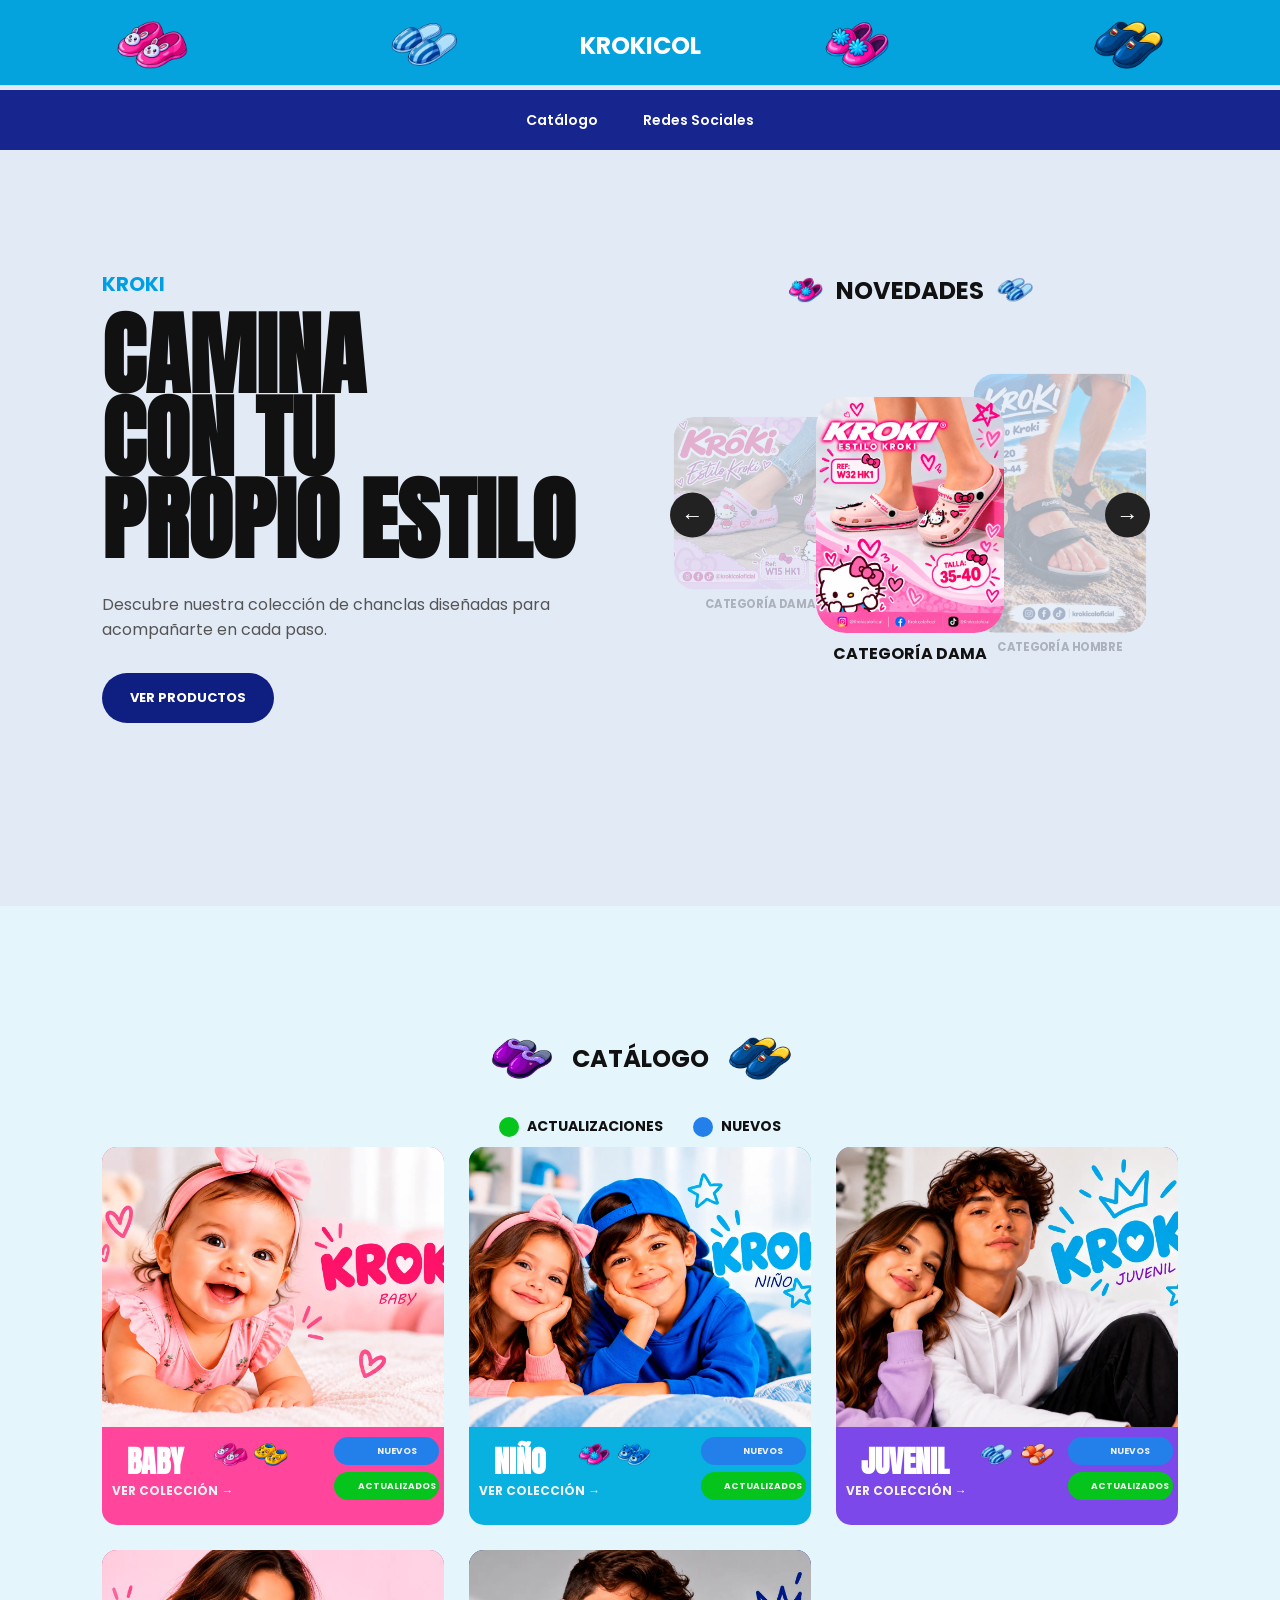
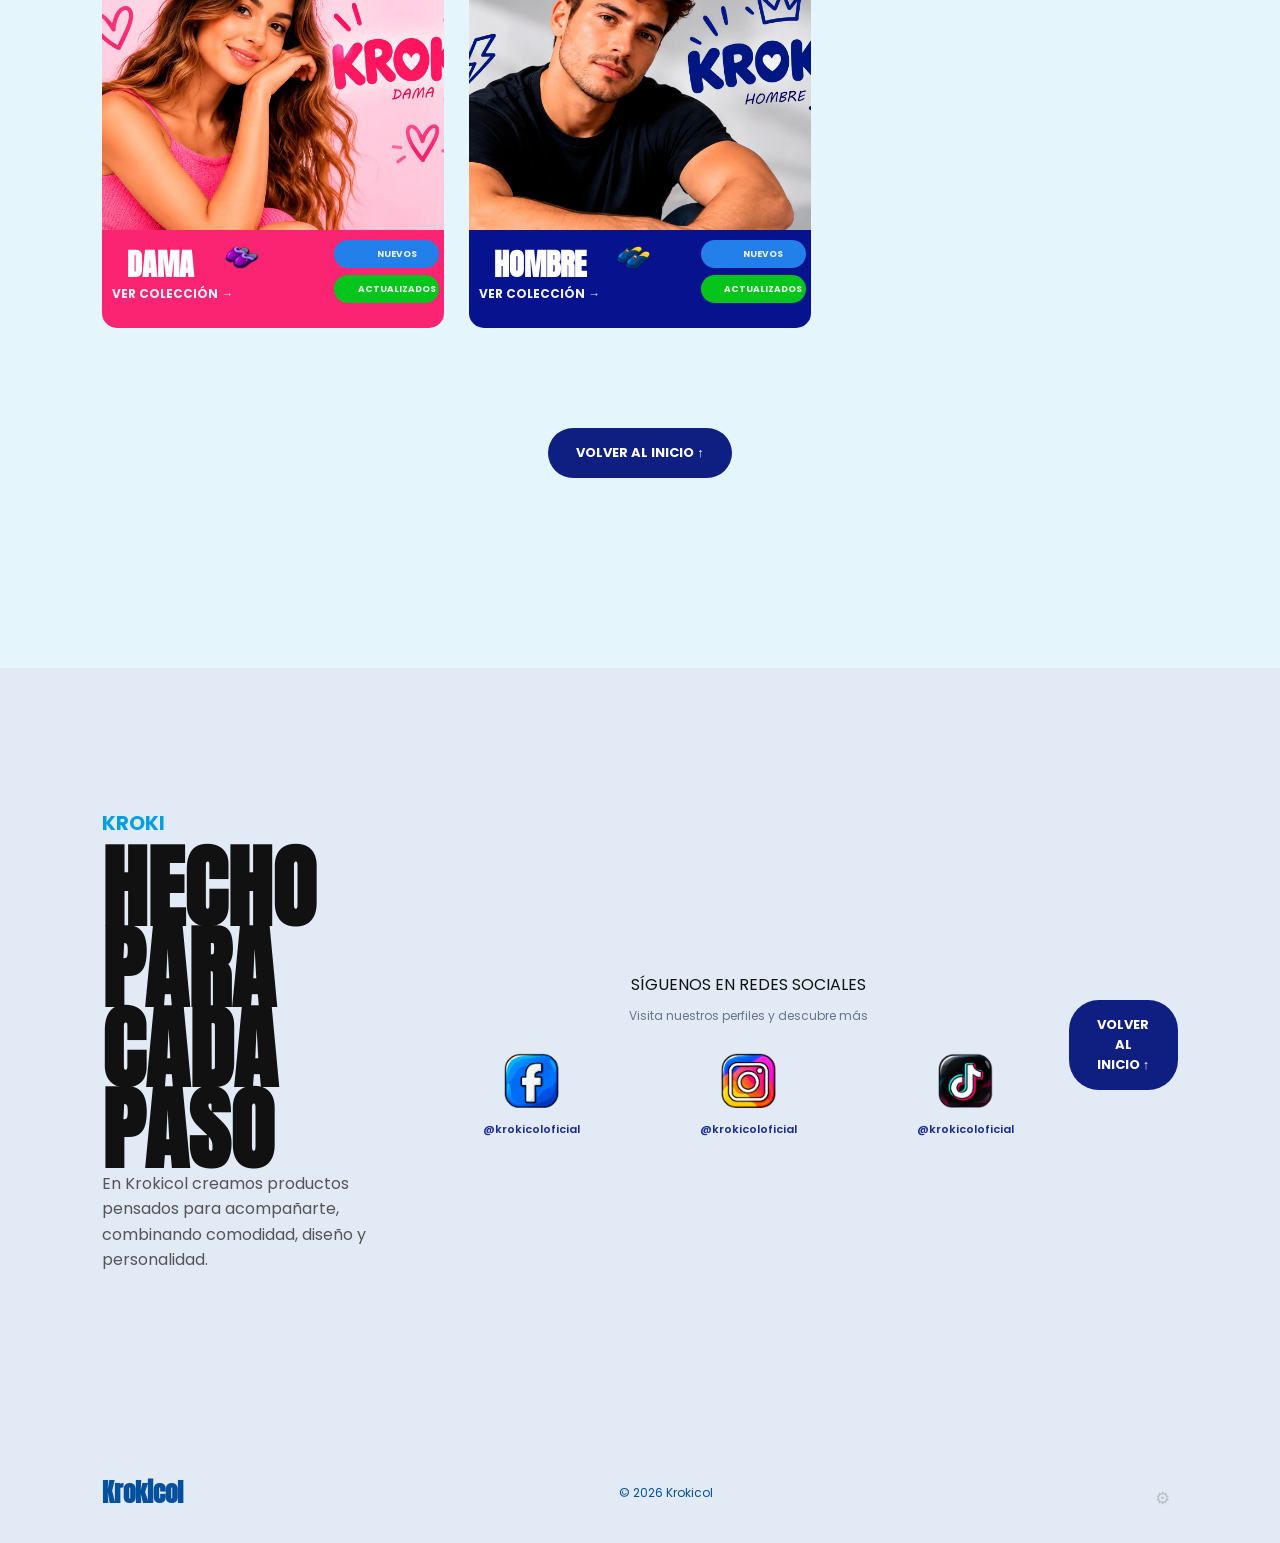
==== commit d0988eb7: "V60" ====
--- a/index.html
+++ b/index.html
@@ -537,8 +537,21 @@
 <script src="productos.js"></script>
 <script src="app.js"></script>
 
-<script>
-document.addEventListener("DOMContentLoaded", () => {
+
+<script type="module">
+import { supabase } from "./supabase.js";
+
+document.addEventListener("DOMContentLoaded", async () => {
+
+    const { data: productos, error } = await supabase
+        .from("productos")
+        .select("categoria, estado")
+        .eq("activo", true);
+
+    if (error) {
+        console.error("Error al consultar estados:", error);
+        return;
+    }
 
     document.querySelectorAll(".category").forEach(categoria => {
 
@@ -547,17 +560,19 @@
 
         if (!coincidencia) return;
 
-        const nombreCategoria = coincidencia[1];
-        const productosCategoria = productos[nombreCategoria];
-
-        if (!productosCategoria) return;
+        const nombreCategoria = coincidencia[1].toLowerCase();
+
+        const productosCategoria = productos.filter(
+            producto =>
+                (producto.categoria || "").toLowerCase() === nombreCategoria
+        );
 
         const cantidadNuevos = productosCategoria.filter(
-            producto => producto.estado === "NUEVO"
+            producto => (producto.estado || "").toLowerCase() === "nuevo"
         ).length;
 
         const cantidadActualizados = productosCategoria.filter(
-            producto => producto.estado === "ACTUALIZADO"
+            producto => (producto.estado || "").toLowerCase() === "actualizado"
         ).length;
 
         let indicador = categoria.querySelector(".category-news");
@@ -575,35 +590,28 @@
 
         indicador.innerHTML = "";
 
-        
-
-
-
-if (cantidadNuevos > 0) {
-    const filaNuevos = document.createElement("div");
-    filaNuevos.className = "fila-nuevos";
-
-    const sorpresa = document.createElement("img");
-    sorpresa.src = "./images/SORP.webp";
-    sorpresa.alt = "Nuevos productos";
-    sorpresa.className = "icono-sorp";
-
-    const nuevo = document.createElement("span");
-    nuevo.className = "nuevo-con-sorpresa";
-
-    nuevo.innerHTML = `
-        <span class="status-dot nuevo"></span>
-        <span>${cantidadNuevos} ${cantidadNuevos === 1 ? "NUEVO" : "NUEVOS"}</span>
-    `;
-
-    filaNuevos.appendChild(sorpresa);
-    filaNuevos.appendChild(nuevo);
-    indicador.appendChild(filaNuevos);
-}
-
-
-
-
+        if (cantidadNuevos > 0) {
+
+            const filaNuevos = document.createElement("div");
+            filaNuevos.className = "fila-nuevos";
+
+            const sorpresa = document.createElement("img");
+            sorpresa.src = "./images/SORP.webp";
+            sorpresa.alt = "Nuevos productos";
+            sorpresa.className = "icono-sorp";
+
+            const nuevo = document.createElement("span");
+            nuevo.className = "nuevo-con-sorpresa";
+
+            nuevo.innerHTML = `
+                <span class="status-dot nuevo"></span>
+                <span>${cantidadNuevos} ${cantidadNuevos === 1 ? "NUEVO" : "NUEVOS"}</span>
+            `;
+
+            filaNuevos.appendChild(sorpresa);
+            filaNuevos.appendChild(nuevo);
+            indicador.appendChild(filaNuevos);
+        }
 
         if (cantidadActualizados > 0) {
 
@@ -621,6 +629,7 @@
 
 });
 </script>
+
 
 <script>
 window.addEventListener("load", function () {
